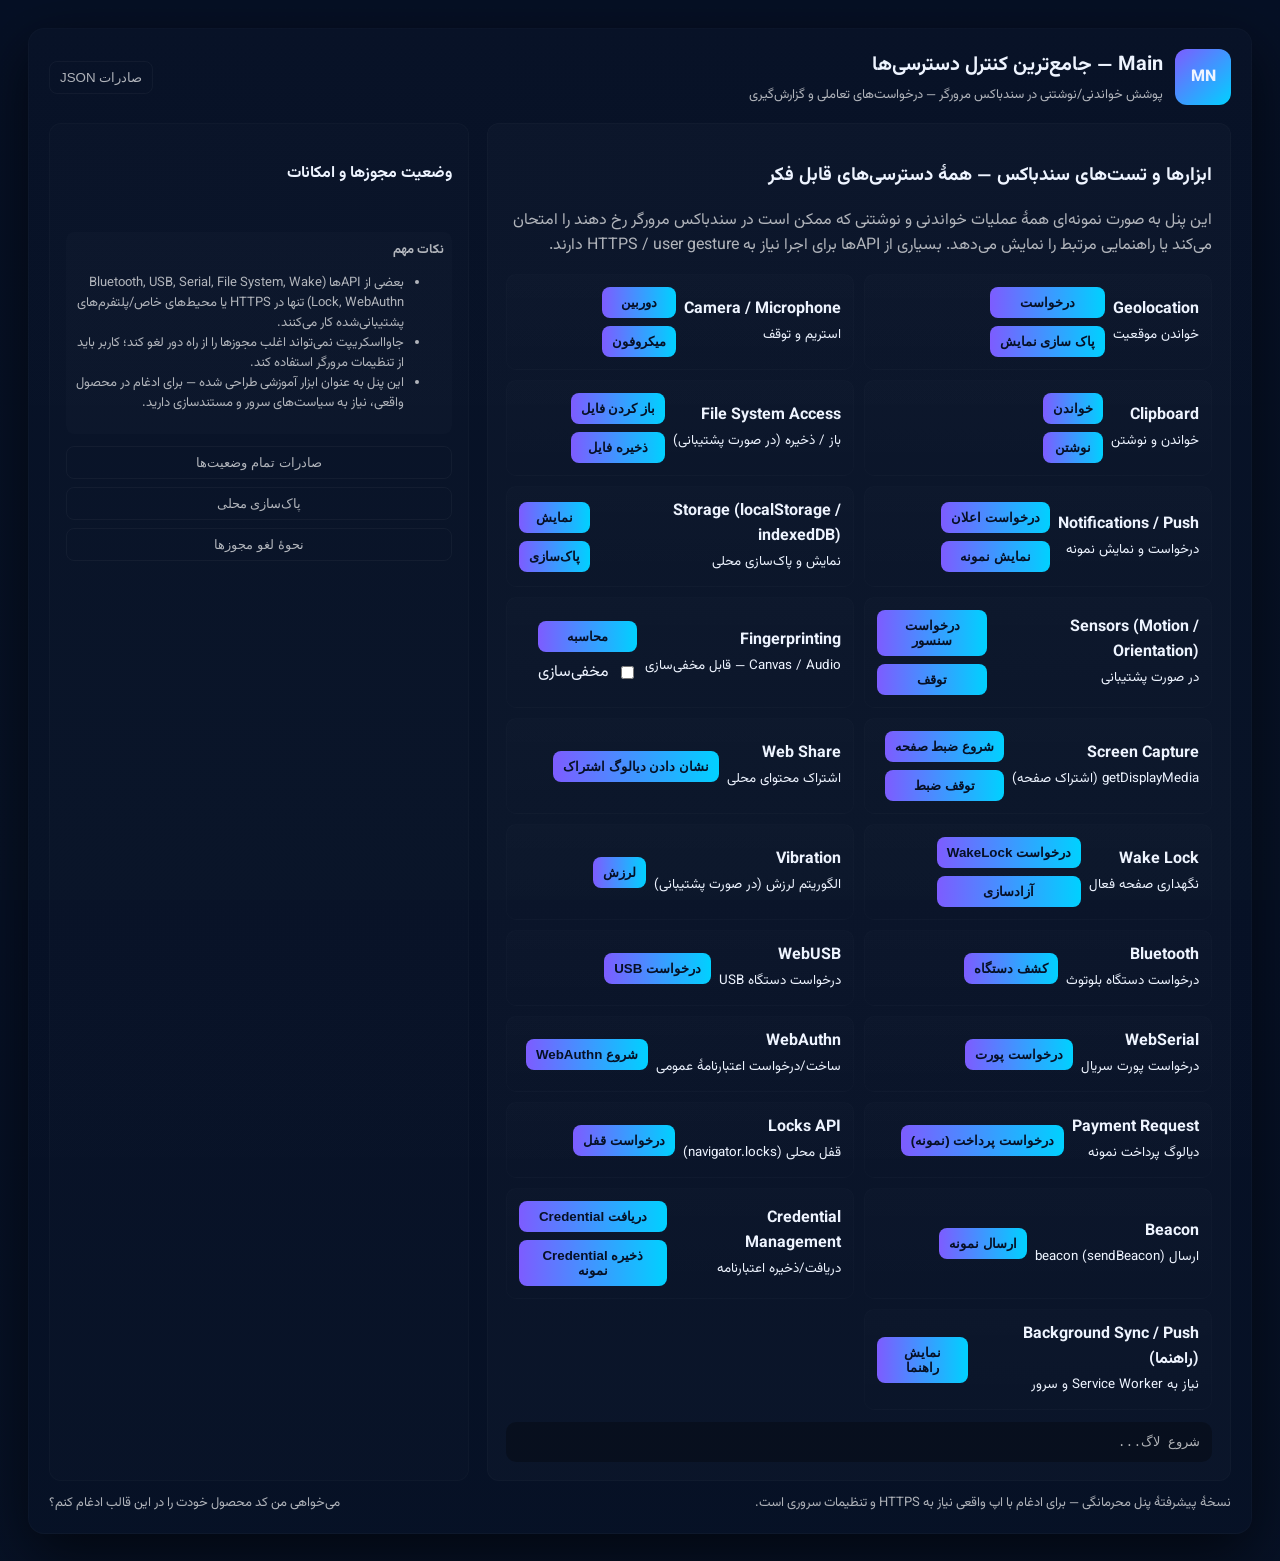
==== Main.html @ b3dbbec3 "Create Main.html" ====
<!doctype html>
<html lang="fa" dir="rtl">
<head>
  <meta charset="utf-8" />
  <meta name="viewport" content="width=device-width,initial-scale=1" />
  <title>Main — حریم خصوصی جامع در سند‌باکس مرورگر (پیشرفته)</title>
  <link rel="preconnect" href="https://fonts.gstatic.com" crossorigin>
  <link href="https://fonts.googleapis.com/css2?family=Vazirmatn:wght@300;400;600;700&display=swap" rel="stylesheet">
  <meta name="color-scheme" content="light dark">
  <style>
    :root{--bg:#071226;--muted:rgba(255,255,255,0.68);--accent1:#7d5cff;--accent2:#00d1ff;--accent3:#00ffa3;--glass:rgba(255,255,255,0.04)}
    *{box-sizing:border-box}
    html,body{height:100%;margin:0;font-family:'Vazirmatn',system-ui,-apple-system,'Segoe UI',Roboto,Arial;direction:rtl;background:linear-gradient(180deg,#061025 0%,#071226 100%);color:#eef4ff}
    .wrap{padding:28px;display:flex;align-items:flex-start;justify-content:center}
    .frame{width:100%;max-width:1280px;border-radius:16px;padding:20px;background:linear-gradient(180deg,rgba(255,255,255,0.01),rgba(255,255,255,0.005));box-shadow:0 20px 60px rgba(0,0,0,0.6);border:1px solid rgba(255,255,255,0.02)}
    header{display:flex;align-items:center;justify-content:space-between;gap:12px}
    .brand{display:flex;gap:12px;align-items:center}
    .logo{width:56px;height:56px;border-radius:12px;display:grid;place-items:center;background:linear-gradient(135deg,var(--accent1),var(--accent2));font-weight:800}
    h1{margin:0;font-size:20px}
    p.lead{margin:4px 0 0 0;color:var(--muted);font-size:13px}
    .layout{display:grid;grid-template-columns:1fr 420px;gap:18px;margin-top:18px}
    .main-panel{padding:18px;border-radius:12px;background:rgba(255,255,255,0.02);border:1px solid rgba(255,255,255,0.02)}
    .controls{display:grid;grid-template-columns:repeat(2,minmax(0,1fr));gap:10px}
    .control{display:flex;gap:8px;align-items:center;padding:12px;border-radius:10px;background:linear-gradient(180deg,rgba(255,255,255,0.01),rgba(255,255,255,0.005));border:1px solid rgba(255,255,255,0.01)}
    .control button{background:linear-gradient(90deg,var(--accent1),var(--accent2));border:none;padding:8px 10px;border-radius:8px;color:#061025;font-weight:700;cursor:pointer}
    .log{margin-top:12px;padding:12px;border-radius:10px;background:rgba(0,0,0,0.28);font-family:monospace;font-size:13px;color:var(--muted);max-height:420px;overflow:auto}
    .side{padding:16px;border-radius:12px;background:rgba(255,255,255,0.01);border:1px solid rgba(255,255,255,0.02);display:flex;flex-direction:column;gap:12px;height:100%}
    .perm-list{display:flex;flex-direction:column;gap:8px}
    .perm{display:flex;align-items:center;justify-content:space-between;padding:10px;border-radius:10px;background:rgba(0,0,0,0.18)}
    .perm .meta{display:flex;gap:10px;align-items:center}
    .chip{padding:6px 10px;border-radius:8px;font-weight:700}
    .chip.granted{background:linear-gradient(90deg,var(--accent3),var(--accent2));color:#06261a}
    .chip.denied{background:rgba(255,255,255,0.03);color:var(--muted)}
    .perm button{background:transparent;border:1px solid rgba(255,255,255,0.05);padding:6px 8px;border-radius:8px;color:var(--muted);cursor:pointer}
    .tips{font-size:13px;color:var(--muted);padding:8px;border-radius:8px;background:rgba(255,255,255,0.01)}
    footer{display:flex;justify-content:space-between;align-items:center;margin-top:12px;color:var(--muted);font-size:13px}
    @media (max-width:980px){.layout{grid-template-columns:1fr}.side{order:2}}
  </style>
</head>
<body>
  <div class="wrap">
    <div class="frame" role="main">
      <header>
        <div class="brand">
          <div class="logo" aria-hidden="true">MN</div>
          <div>
            <h1>Main — جامع‌ترین کنترل دسترسی‌ها</h1>
            <p class="lead">پوشش خواندنی/نوشتنی در سندباکس مرورگر — درخواست‌های تعاملی و گزارش‌گیری</p>
          </div>
        </div>
        <div>
          <button id="exportBtn" style="background:transparent;border:1px solid rgba(255,255,255,0.04);padding:8px 10px;border-radius:8px;color:var(--muted);cursor:pointer">صادرات JSON</button>
        </div>
      </header>

      <div class="layout">
        <section class="main-panel">
          <h3>ابزارها و تست‌های سندباکس — همهٔ دسترسی‌های قابل فکر</h3>
          <p style="color:var(--muted)">این پنل به صورت نمونه‌ای همهٔ عملیات خواندنی و نوشتنی که ممکن است در سندباکس مرورگر رخ دهند را امتحان می‌کند یا راهنمایی مرتبط را نمایش می‌دهد. بسیاری از APIها برای اجرا نیاز به HTTPS / user gesture دارند.</p>

          <div class="controls" aria-hidden="false">

            <!-- previous controls (geo/cam/mic/clipboard/files/notifications/storage/motion/fingerprint) kept -->

            <div class="control">
              <div><div style="font-weight:700">Geolocation</div><small>خواندن موقعیت</small></div>
              <div style="display:flex;flex-direction:column;gap:8px"><button id="reqGeo">درخواست</button><button id="clearGeo">پاک سازی نمایش</button></div>
            </div>

            <div class="control">
              <div><div style="font-weight:700">Camera / Microphone</div><small>استریم و توقف</small></div>
              <div style="display:flex;flex-direction:column;gap:8px"><button id="reqCam">دوربین</button><button id="reqMic">میکروفون</button></div>
            </div>

            <div class="control">
              <div><div style="font-weight:700">Clipboard</div><small>خواندن و نوشتن</small></div>
              <div style="display:flex;flex-direction:column;gap:8px"><button id="readClip">خواندن</button><button id="writeClip">نوشتن</button></div>
            </div>

            <div class="control">
              <div><div style="font-weight:700">File System Access</div><small>باز / ذخیره (در صورت پشتیبانی)</small></div>
              <div style="display:flex;flex-direction:column;gap:8px"><button id="openFile">باز کردن فایل</button><button id="saveFile">ذخیره فایل</button></div>
            </div>

            <div class="control">
              <div><div style="font-weight:700">Notifications / Push</div><small>درخواست و نمایش نمونه</small></div>
              <div style="display:flex;flex-direction:column;gap:8px"><button id="reqNotif">درخواست اعلان</button><button id="showNotif">نمایش نمونه</button></div>
            </div>

            <div class="control">
              <div><div style="font-weight:700">Storage (localStorage / indexedDB)</div><small>نمایش و پاک‌سازی محلی</small></div>
              <div style="display:flex;flex-direction:column;gap:8px"><button id="showStorage">نمایش</button><button id="clearStorage">پاک‌سازی</button></div>
            </div>

            <div class="control">
              <div><div style="font-weight:700">Sensors (Motion / Orientation)</div><small>در صورت پشتیبانی</small></div>
              <div style="display:flex;flex-direction:column;gap:8px"><button id="reqMotion">درخواست سنسور</button><button id="stopMotion">توقف</button></div>
            </div>

            <div class="control">
              <div><div style="font-weight:700">Fingerprinting</div><small>Canvas / Audio — قابل مخفی‌سازی</small></div>
              <div style="display:flex;flex-direction:column;gap:8px"><button id="showFP">محاسبه</button><label style="display:flex;align-items:center;gap:8px"><input type="checkbox" id="maskSensitive"> مخفی‌سازی</label></div>
            </div>

            <!-- new advanced APIs -->
            <div class="control">
              <div><div style="font-weight:700">Screen Capture</div><small>getDisplayMedia (اشتراک صفحه)</small></div>
              <div style="display:flex;flex-direction:column;gap:8px"><button id="captureScreen">شروع ضبط صفحه</button><button id="stopScreen">توقف ضبط</button></div>
            </div>

            <div class="control">
              <div><div style="font-weight:700">Web Share</div><small>اشتراک محتوای محلی</small></div>
              <div style="display:flex;flex-direction:column;gap:8px"><button id="webShare">نشان دادن دیالوگ اشتراک</button></div>
            </div>

            <div class="control">
              <div><div style="font-weight:700">Wake Lock</div><small>نگهداری صفحه فعال</small></div>
              <div style="display:flex;flex-direction:column;gap:8px"><button id="reqWake">درخواست WakeLock</button><button id="releaseWake">آزادسازی</button></div>
            </div>

            <div class="control">
              <div><div style="font-weight:700">Vibration</div><small>الگوریتم لرزش (در صورت پشتیبانی)</small></div>
              <div style="display:flex;flex-direction:column;gap:8px"><button id="vibrate">لرزش</button></div>
            </div>

            <div class="control">
              <div><div style="font-weight:700">Bluetooth</div><small>درخواست دستگاه بلوتوث</small></div>
              <div style="display:flex;flex-direction:column;gap:8px"><button id="reqBluetooth">کشف دستگاه</button></div>
            </div>

            <div class="control">
              <div><div style="font-weight:700">WebUSB</div><small>درخواست دستگاه USB</small></div>
              <div style="display:flex;flex-direction:column;gap:8px"><button id="reqUSB">درخواست USB</button></div>
            </div>

            <div class="control">
              <div><div style="font-weight:700">WebSerial</div><small>درخواست پورت سریال</small></div>
              <div style="display:flex;flex-direction:column;gap:8px"><button id="reqSerial">درخواست پورت</button></div>
            </div>

            <div class="control">
              <div><div style="font-weight:700">WebAuthn</div><small>ساخت/درخواست اعتبارنامهٔ عمومی</small></div>
              <div style="display:flex;flex-direction:column;gap:8px"><button id="reqWebAuthn">شروع WebAuthn</button></div>
            </div>

            <div class="control">
              <div><div style="font-weight:700">Payment Request</div><small>دیالوگ پرداخت نمونه</small></div>
              <div style="display:flex;flex-direction:column;gap:8px"><button id="reqPayment">درخواست پرداخت (نمونه)</button></div>
            </div>

            <div class="control">
              <div><div style="font-weight:700">Locks API</div><small>قفل محلی (navigator.locks)</small></div>
              <div style="display:flex;flex-direction:column;gap:8px"><button id="reqLock">درخواست قفل</button></div>
            </div>

            <div class="control">
              <div><div style="font-weight:700">Beacon</div><small>ارسال beacon (sendBeacon)</small></div>
              <div style="display:flex;flex-direction:column;gap:8px"><button id="sendBeacon">ارسال نمونه</button></div>
            </div>

            <div class="control">
              <div><div style="font-weight:700">Credential Management</div><small>دریافت/ذخیره اعتبارنامه</small></div>
              <div style="display:flex;flex-direction:column;gap:8px"><button id="getCred">دریافت Credential</button><button id="storeCred">ذخیره Credential نمونه</button></div>
            </div>

            <div class="control">
              <div><div style="font-weight:700">Background Sync / Push (راهنما)</div><small>نیاز به Service Worker و سرور</small></div>
              <div style="display:flex;flex-direction:column;gap:8px"><button id="swGuide">نمایش راهنما</button></div>
            </div>

          </div>

          <div class="log" id="log" aria-live="polite">شروع لاگ...
          </div>

        </section>

        <aside class="side">
          <h4>وضعیت مجوزها و امکانات</h4>
          <div class="perm-list" id="permList" aria-live="polite"></div>

          <div class="tips"><strong>نکات مهم</strong><ul>
            <li>بعضی از APIها (Bluetooth, USB, Serial, File System, Wake Lock, WebAuthn) تنها در HTTPS یا محیط‌های خاص/پلتفرم‌های پشتیبانی‌شده کار می‌کنند.</li>
            <li>جاوااسکریپت نمی‌تواند اغلب مجوزها را از راه دور لغو کند؛ کاربر باید از تنظیمات مرورگر استفاده کند.</li>
            <li>این پنل به عنوان ابزار آموزشی طراحی شده — برای ادغام در محصول واقعی، نیاز به سیاست‌های سرور و مستندسازی دارید.</li>
          </ul></div>

          <div style="display:flex;gap:8px;flex-direction:column">
            <button id="exportAll" style="padding:8px;border-radius:8px;border:1px solid rgba(255,255,255,0.04);background:transparent;color:var(--muted);cursor:pointer">صادرات تمام وضعیت‌ها</button>
            <button id="clearAllLocal" style="padding:8px;border-radius:8px;border:1px solid rgba(255,255,255,0.04);background:transparent;color:var(--muted);cursor:pointer">پاک‌سازی محلی</button>
            <button id="revokeInstructions" style="padding:8px;border-radius:8px;border:1px solid rgba(255,255,255,0.04);background:transparent;color:var(--muted);cursor:pointer">نحوهٔ لغو مجوزها</button>
          </div>
        </aside>
      </div>

      <footer>
        <div>نسخهٔ پیشرفتهٔ پنل محرمانگی — برای ادغام با اپ واقعی نیاز به HTTPS و تنظیمات سروری است.</div>
        <div>می‌خواهی من کد محصول خودت را در این قالب ادغام کنم؟</div>
      </footer>
    </div>
  </div>

  <script>
    // جامع‌ترین لیست دسترسی‌ها و عملیات — با پیامدهای واقعی و fallback
    const logEl = document.getElementById('log');
    function log(...args){ const s = args.map(a=> (typeof a==='string'? a : JSON.stringify(a))).join(' '); logEl.textContent = new Date().toLocaleTimeString() + ' — ' + s + '
' + logEl.textContent; }

    const perms = {
      geolocation:'unknown', camera:'unknown', microphone:'unknown', notifications:'unknown', clipboardRead:'unknown', clipboardWrite:'unknown', filesystem:'unknown', motion:'unknown', storagePersistent:'unknown', screenCapture:'unknown', webShare:'unknown', wakeLock:'unknown', vibration:'unknown', bluetooth:'unknown', usb:'unknown', serial:'unknown', webauthn:'unknown', payment:'unknown', locks:'unknown', beacon:'unknown', credentials:'unknown'
    };

    const maskCheckbox = document.getElementById('maskSensitive');
    let maskSensitive = false; if(maskCheckbox) maskCheckbox.addEventListener('change', e=>{ maskSensitive = e.target.checked; renderPerms(); });

    async function safeQuery(name){ try{ if(!navigator.permissions) return 'unsupported'; const s = await navigator.permissions.query({name}); return s.state; }catch(e){ return 'unsupported'; } }

    async function probeAll(){
      // query a set of known permission names where possible
      perms.geolocation = await safeQuery('geolocation');
      perms.camera = await safeQuery('camera');
      perms.microphone = await safeQuery('microphone');
      perms.notifications = await safeQuery('notifications');
      perms.clipboardRead = await safeQuery('clipboard-read');
      perms.clipboardWrite = await safeQuery('clipboard-write');
      // storage
      perms.storagePersistent = (navigator.storage && navigator.storage.persist) ? (await (navigator.storage.persisted ? navigator.storage.persisted() : Promise.resolve(false))) : 'unsupported';
      // other capabilities
      perms.filesystem = (window.showOpenFilePicker || window.showSaveFilePicker) ? 'available' : 'unsupported';
      perms.screenCapture = (navigator.mediaDevices && navigator.mediaDevices.getDisplayMedia) ? 'available' : 'unsupported';
      perms.webShare = (navigator.share) ? 'available' : 'unsupported';
      perms.wakeLock = (navigator.wakeLock) ? 'available' : 'unsupported';
      perms.bluetooth = (navigator.bluetooth) ? 'available' : 'unsupported';
      perms.usb = (navigator.usb) ? 'available' : 'unsupported';
      perms.serial = (navigator.serial) ? 'available' : 'unsupported';
      perms.webauthn = (window.PublicKeyCredential) ? 'available' : 'unsupported';
      perms.payment = (window.PaymentRequest) ? 'available' : 'unsupported';
      perms.locks = (navigator.locks) ? 'available' : 'unsupported';
      perms.beacon = (navigator.sendBeacon) ? 'available' : 'unsupported';
      perms.credentials = (navigator.credentials) ? 'available' : 'unsupported';
      perms.motion = (typeof DeviceMotionEvent !== 'undefined') ? 'available' : 'unsupported';
      renderPerms(); log('probe finished');
    }

    function renderPerms(){
      const permList = document.getElementById('permList'); permList.innerHTML = '';
      for(const [key, state] of Object.entries(perms)){
        const row = document.createElement('div'); row.className = 'perm';
        const left = document.createElement('div'); left.className='meta';
        const chip = document.createElement('div'); chip.className='chip '+(state==='granted'?'granted':'denied'); chip.textContent = key.charAt(0).toUpperCase();
        left.appendChild(chip);
        const txt = document.createElement('div'); txt.innerHTML = `<strong>${key}</strong><div style="font-size:12px;color:${state==='granted'?'#bfe6d8': 'var(--muted)'}">${maskSensitive && (key.includes('clipboard') || key==='filesystem') ? 'مخفی' : state}</div>`;
        left.appendChild(txt);
        const right = document.createElement('div'); const btn = document.createElement('button'); btn.textContent='عملیات'; btn.addEventListener('click', ()=>handlePermAction(key)); right.appendChild(btn);
        row.appendChild(left); row.appendChild(right); permList.appendChild(row);
      }
    }

    // action handlers
    async function handlePermAction(key){
      try{
        if(key==='geolocation'){
          navigator.geolocation.getCurrentPosition(pos=>{ log('Geolocation:', pos.coords.latitude, pos.coords.longitude); perms.geolocation='granted'; renderPerms(); }, err=>{ log('Geolocation denied'); perms.geolocation='denied'; renderPerms(); });
        }
        else if(key==='camera'){
          try{ const s = await navigator.mediaDevices.getUserMedia({video:true}); log('Camera stream started'); s.getTracks().forEach(t=>t.stop()); perms.camera='granted'; renderPerms(); }catch(e){ log('Camera denied'); perms.camera='denied'; renderPerms(); }
        }
        else if(key==='microphone'){
          try{ const s = await navigator.mediaDevices.getUserMedia({audio:true}); log('Microphone started'); s.getTracks().forEach(t=>t.stop()); perms.microphone='granted'; renderPerms(); }catch(e){ log('Microphone denied'); perms.microphone='denied'; renderPerms(); }
        }
        else if(key==='clipboardRead'){
          try{ const t = await navigator.clipboard.readText(); log('Clipboard read:', maskSensitive ? '<<masked>>' : t); perms.clipboardRead='granted'; renderPerms(); }catch(e){ log('Clipboard read failed'); perms.clipboardRead='denied'; renderPerms(); }
        }
        else if(key==='clipboardWrite'){
          try{ await navigator.clipboard.writeText('نمونه از رابط'); log('Clipboard write OK'); perms.clipboardWrite='granted'; renderPerms(); }catch(e){ log('Clipboard write failed'); perms.clipboardWrite='denied'; renderPerms(); }
        }
        else if(key==='filesystem'){
          if(window.showOpenFilePicker){ try{ const [h] = await window.showOpenFilePicker(); const f = await h.getFile(); const txt = await f.text(); log('File opened, length:', txt.length); perms.filesystem='granted'; renderPerms(); }catch(e){ log('File open cancelled or denied'); perms.filesystem='denied'; renderPerms(); } } else { log('File System API unsupported'); }
        }
        else if(key==='notifications'){
          try{ const p = await Notification.requestPermission(); perms.notifications = p; renderPerms(); log('Notifications permission:', p); }catch(e){ log('Notifications request failed'); perms.notifications='denied'; renderPerms(); }
        }
        else if(key==='storagePersistent'){
          if(navigator.storage && navigator.storage.persist){ const ok = await navigator.storage.persist(); perms.storagePersistent = ok ? 'granted' : 'denied'; renderPerms(); log('persistent storage:', ok); } else { log('Persistent Storage unsupported'); }
        }
        else if(key==='screenCapture'){
          try{ const s = await navigator.mediaDevices.getDisplayMedia({video:true}); log('Screen capture started'); s.getTracks().forEach(t=>t.stop()); perms.screenCapture='granted'; renderPerms(); }catch(e){ log('Screen capture failed/denied'); perms.screenCapture='denied'; renderPerms(); }
        }
        else if(key==='webShare'){
          try{ await navigator.share({title:'نمونه',text:'اشتراک از طریق Web Share',url:location.href}); log('Shared via Web Share'); perms.webShare='granted'; renderPerms(); }catch(e){ log('Web Share cancelled/unsupported', e); perms.webShare='denied'; renderPerms(); }
        }
        else if(key==='wakeLock'){
          try{ if(navigator.wakeLock){ window._wakeLock = await navigator.wakeLock.request('screen'); log('WakeLock acquired'); perms.wakeLock='granted'; renderPerms(); window._wakeLock.addEventListener('release', ()=>{ log('WakeLock released'); perms.wakeLock='unknown'; renderPerms(); }); } else { log('WakeLock unsupported'); perms.wakeLock='unsupported'; renderPerms(); } }catch(e){ log('WakeLock error', e); perms.wakeLock='denied'; renderPerms(); }
        }
        else if(key==='vibration'){
          try{ if(navigator.vibrate){ navigator.vibrate([200,100,200]); log('Vibration called'); perms.vibration='granted'; renderPerms(); }else{ log('Vibration unsupported'); perms.vibration='unsupported'; renderPerms(); } }catch(e){ log('Vibration failed', e); perms.vibration='denied'; renderPerms(); }
        }
        else if(key==='bluetooth'){
          try{ const device = await navigator.bluetooth.requestDevice({acceptAllDevices:true}); log('Bluetooth device:', device.name || 'unknown'); perms.bluetooth='granted'; renderPerms(); }catch(e){ log('Bluetooth request cancelled/failed'); perms.bluetooth='denied'; renderPerms(); }
        }
        else if(key==='usb'){
          try{ const dev = await navigator.usb.requestDevice({filters:[]}); log('USB device:', dev.productName || 'unknown'); perms.usb='granted'; renderPerms(); }catch(e){ log('USB request cancelled/failed'); perms.usb='denied'; renderPerms(); }
        }
        else if(key==='serial'){
          try{ const port = await navigator.serial.requestPort(); log('Serial port acquired'); perms.serial='granted'; renderPerms(); }catch(e){ log('Serial request cancelled/failed'); perms.serial='denied'; renderPerms(); }
        }
        else if(key==='webauthn'){
          try{
            if(window.PublicKeyCredential){
              const challenge = Uint8Array.from(window.crypto.getRandomValues(new Uint8Array(32)));
              const publicKey = { challenge, rp:{name:'Example'}, user:{id:Uint8Array.from([1,2,3,4]),name:'user@example.com',displayName:'User'}, pubKeyCredParams:[{type:'public-key',alg:-7}] };
              const cred = await navigator.credentials.create({publicKey});
              log('WebAuthn created:', !!cred);
              perms.webauthn='granted'; renderPerms();
            } else { log('WebAuthn unsupported'); perms.webauthn='unsupported'; renderPerms(); }
          }catch(e){ log('WebAuthn error', e); perms.webauthn='denied'; renderPerms(); }
        }
        else if(key==='payment'){
          try{
            if(window.PaymentRequest){
              const methodData = [{supportedMethods:'basic-card'}];
              const details = {total:{label:'Total',amount:{currency:'USD',value:'0.01'}}};
              const req = new PaymentRequest(methodData, details);
              const resp = await req.show(); await resp.complete('fail'); log('Payment dialog shown'); perms.payment='granted'; renderPerms();
            }else{ log('PaymentRequest unsupported'); perms.payment='unsupported'; renderPerms(); }
          }catch(e){ log('Payment failed/cancelled'); perms.payment='denied'; renderPerms(); }
        }
        else if(key==='locks'){
          try{ if(navigator.locks){ await navigator.locks.request('demo-lock', async ()=>{ log('lock held'); await new Promise(r=>setTimeout(r,500)); }); log('Locks API used'); perms.locks='granted'; renderPerms(); }else{ log('Locks unsupported'); perms.locks='unsupported'; renderPerms(); } }catch(e){ log('Locks error', e); perms.locks='denied'; renderPerms(); }
        }
        else if(key==='beacon'){
          try{ const ok = navigator.sendBeacon && navigator.sendBeacon('/beacon-endpoint', JSON.stringify({t:Date.now()})); log('sendBeacon result:', !!ok); perms.beacon = ok ? 'sent' : 'unsupported'; renderPerms(); }catch(e){ log('Beacon failed', e); perms.beacon='denied'; renderPerms(); }
        }
        else if(key==='credentials'){
          try{ if(navigator.credentials){ const c = await navigator.credentials.get({password:true}); log('Credential fetched:', !!c); perms.credentials='granted'; renderPerms(); } else { log('Credentials unsupported'); perms.credentials='unsupported'; renderPerms(); } }catch(e){ log('Credentials error', e); perms.credentials='denied'; renderPerms(); }
        }
      }catch(e){ log('action exception', e); }
    }

    // wire up specific buttons
    document.getElementById('reqGeo').addEventListener('click', ()=>handlePermAction('geolocation'));
    document.getElementById('reqCam').addEventListener('click', ()=>handlePermAction('camera'));
    document.getElementById('reqMic').addEventListener('click', ()=>handlePermAction('microphone'));
    document.getElementById('readClip').addEventListener('click', ()=>handlePermAction('clipboardRead'));
    document.getElementById('writeClip').addEventListener('click', ()=>handlePermAction('clipboardWrite'));
    document.getElementById('openFile').addEventListener('click', ()=>handlePermAction('filesystem'));
    document.getElementById('saveFile').addEventListener('click', async ()=>{ if(window.showSaveFilePicker){ try{ const handle = await window.showSaveFilePicker({suggestedName:'privacy-report.txt'}); const w = await handle.createWritable(); await w.write('گزارش محرمانگی نمونه'); await w.close(); log('file saved'); }catch(e){ log('file save cancelled/failed'); } }else{ const blob = new Blob(['گزارش نمونه']); const url = URL.createObjectURL(blob); const a = document.createElement('a'); a.href=url; a.download='report.txt'; a.click(); URL.revokeObjectURL(url); log('download fallback'); } });
    document.getElementById('reqNotif').addEventListener('click', ()=>handlePermAction('notifications'));
    document.getElementById('showNotif').addEventListener('click', ()=>{ if(Notification && Notification.permission==='granted'){ new Notification('نمونه اعلان',{body:'این یک اعلان تستی است.'}); }else{ alert('ابتدا مجوز اعلان را بدهید.'); } });
    document.getElementById('showStorage').addEventListener('click', ()=>{ log('localStorage:', Object.fromEntries(Object.entries(localStorage))); try{ const req = indexedDB.open('privacy_demo',1); req.onsuccess = e=>{ const db = e.target.result; const tx = db.transaction('items','readonly'); const store = tx.objectStore('items'); const r = store.getAll(); r.onsuccess = ()=> log('indexedDB items:', r.result); }; req.onerror = ()=> log('indexedDB open failed'); }catch(e){ log('indexedDB error', e);} );
    document.getElementById('clearStorage').addEventListener('click', ()=>{ localStorage.clear(); const d = indexedDB.deleteDatabase('privacy_demo'); d.onsuccess = ()=> log('localStorage and indexedDB cleared'); d.onerror = ()=> log('failed to delete indexedDB'); });
    document.getElementById('reqMotion').addEventListener('click', ()=>handlePermAction('motion'));
    document.getElementById('stopMotion').addEventListener('click', ()=>{ window.removeEventListener('deviceorientation', motionHandler); log('motion stopped'); });
    document.getElementById('showFP').addEventListener('click', async ()=>{ const c = getCanvasFingerprint(); const a = await getAudioFingerprint(); log('CanvasFP:', maskSensitive ? '<<masked>>' : c); log('AudioFP:', maskSensitive ? '<<masked>>' : a); });

    // advanced
    document.getElementById('captureScreen').addEventListener('click', ()=>handlePermAction('screenCapture'));
    document.getElementById('stopScreen').addEventListener('click', ()=>{ /* getDisplayMedia tracks are stopped in handler above */ log('Stop screen capture: stop tracks where active'); });
    document.getElementById('webShare').addEventListener('click', ()=>handlePermAction('webShare'));
    document.getElementById('reqWake').addEventListener('click', ()=>handlePermAction('wakeLock'));
    document.getElementById('releaseWake').addEventListener('click', ()=>{ if(window._wakeLock){ window._wakeLock.release(); window._wakeLock = null; log('WakeLock released (manual)'); perms.wakeLock='unknown'; renderPerms(); } });
    document.getElementById('vibrate').addEventListener('click', ()=>handlePermAction('vibration'));
    document.getElementById('reqBluetooth').addEventListener('click', ()=>handlePermAction('bluetooth'));
    document.getElementById('reqUSB').addEventListener('click', ()=>handlePermAction('usb'));
    document.getElementById('reqSerial').addEventListener('click', ()=>handlePermAction('serial'));
    document.getElementById('reqWebAuthn').addEventListener('click', ()=>handlePermAction('webauthn'));
    document.getElementById('reqPayment').addEventListener('click', ()=>handlePermAction('payment'));
    document.getElementById('reqLock').addEventListener('click', ()=>handlePermAction('locks'));
    document.getElementById('sendBeacon').addEventListener('click', ()=>handlePermAction('beacon'));
    document.getElementById('getCred').addEventListener('click', ()=>handlePermAction('credentials'));
    document.getElementById('storeCred').addEventListener('click', async ()=>{ try{ if(navigator.credentials && navigator.credentials.store){ const cred = new PasswordCredential({id:'user@example.com',password:'sample'}); await navigator.credentials.store(cred); log('Credential stored (sample)'); }else{ log('Credential API unsupported'); } }catch(e){ log('storeCred failed', e); } });

    document.getElementById('reqBluetooth').addEventListener('click', ()=>handlePermAction('bluetooth'));
    document.getElementById('reqUSB').addEventListener('click', ()=>handlePermAction('usb'));
    document.getElementById('reqSerial').addEventListener('click', ()=>handlePermAction('serial'));

    document.getElementById('reqLock').addEventListener('click', ()=>handlePermAction('locks'));

    document.getElementById('sendBeacon').addEventListener('click', ()=>handlePermAction('beacon'));

    document.getElementById('swGuide').addEventListener('click', ()=>{ alert('برای Background Sync و Push نیاز به Service Worker و endpoint سرور دارید. معمولاً باید فایل sw.js را در ریشهٔ سایت تعریف کنید و از PushManager.subscribe در Service Worker استفاده کنید. این پنل فقط راهنما نمایش می‌دهد.'); });

    document.getElementById('exportBtn').addEventListener('click', ()=>{
      const data = {meta:{ua:navigator.userAgent,lang:navigator.language,ts:new Date().toISOString()},perms,localStorage:Object.fromEntries(Object.entries(localStorage))}; const blob = new Blob([JSON.stringify(data,null,2)],{type:'application/json'}); const url = URL.createObjectURL(blob); const a = document.createElement('a'); a.href=url; a.download='privacy-status-advanced.json'; document.body.appendChild(a); a.click(); a.remove(); URL.revokeObjectURL(url); log('Exported JSON');
    });
    document.getElementById('exportAll').addEventListener('click', ()=>document.getElementById('exportBtn').click());
    document.getElementById('clearAllLocal').addEventListener('click', ()=>{ localStorage.clear(); indexedDB.deleteDatabase('privacy_demo'); log('Cleared local storage and tried to delete indexedDB'); });
    document.getElementById('revokeInstructions').addEventListener('click', ()=>{ alert('برای لغو مجوزها: روی قفل کنار آدرس سایت در مرورگر کلیک کنید، یا به settings > site permissions بروید. جاوااسکریپت معمولاً مجوزها را مستقیماً revoke نمی‌کند.'); });

    // helper: fingerprints
    function getCanvasFingerprint(){ try{ const canvas = document.createElement('canvas'); const ctx = canvas.getContext('2d'); ctx.textBaseline='top'; ctx.font='16px sans-serif'; ctx.fillStyle='#f60'; ctx.fillRect(125,1,62,20); ctx.fillStyle='#069'; ctx.fillText('FingerprintTest',2,15); ctx.fillStyle='rgba(102,204,0,0.7)'; ctx.fillText('FingerprintTest',4,17); const fp = canvas.toDataURL(); return fp.substring(0,80); }catch(e){ return 'unknown'; } }
    async function getAudioFingerprint(){ try{ const audioCtx = new (window.OfflineAudioContext||window.webkitOfflineAudioContext)(1,44100,44100); const osc = audioCtx.createOscillator(); osc.type='triangle'; osc.frequency.setValueAtTime(10000,audioCtx.currentTime); const comp = audioCtx.createDynamicsCompressor(); osc.connect(comp); comp.connect(audioCtx.destination); osc.start(0); const buf = await audioCtx.startRendering(); return buf.getChannelData(0).slice(0,10).join(','); }catch(e){ return 'unknown'; } }

    // motion handler
    function motionHandler(e){ log('deviceorientation alpha/beta/gamma:', e.alpha, e.beta, e.gamma); }
    window.addEventListener('deviceorientation', motionHandler);

    // initial probe
    (async ()=>{ await probeAll(); renderPerms(); log('initial probe completed'); })();
  </script>
</body>
</html>
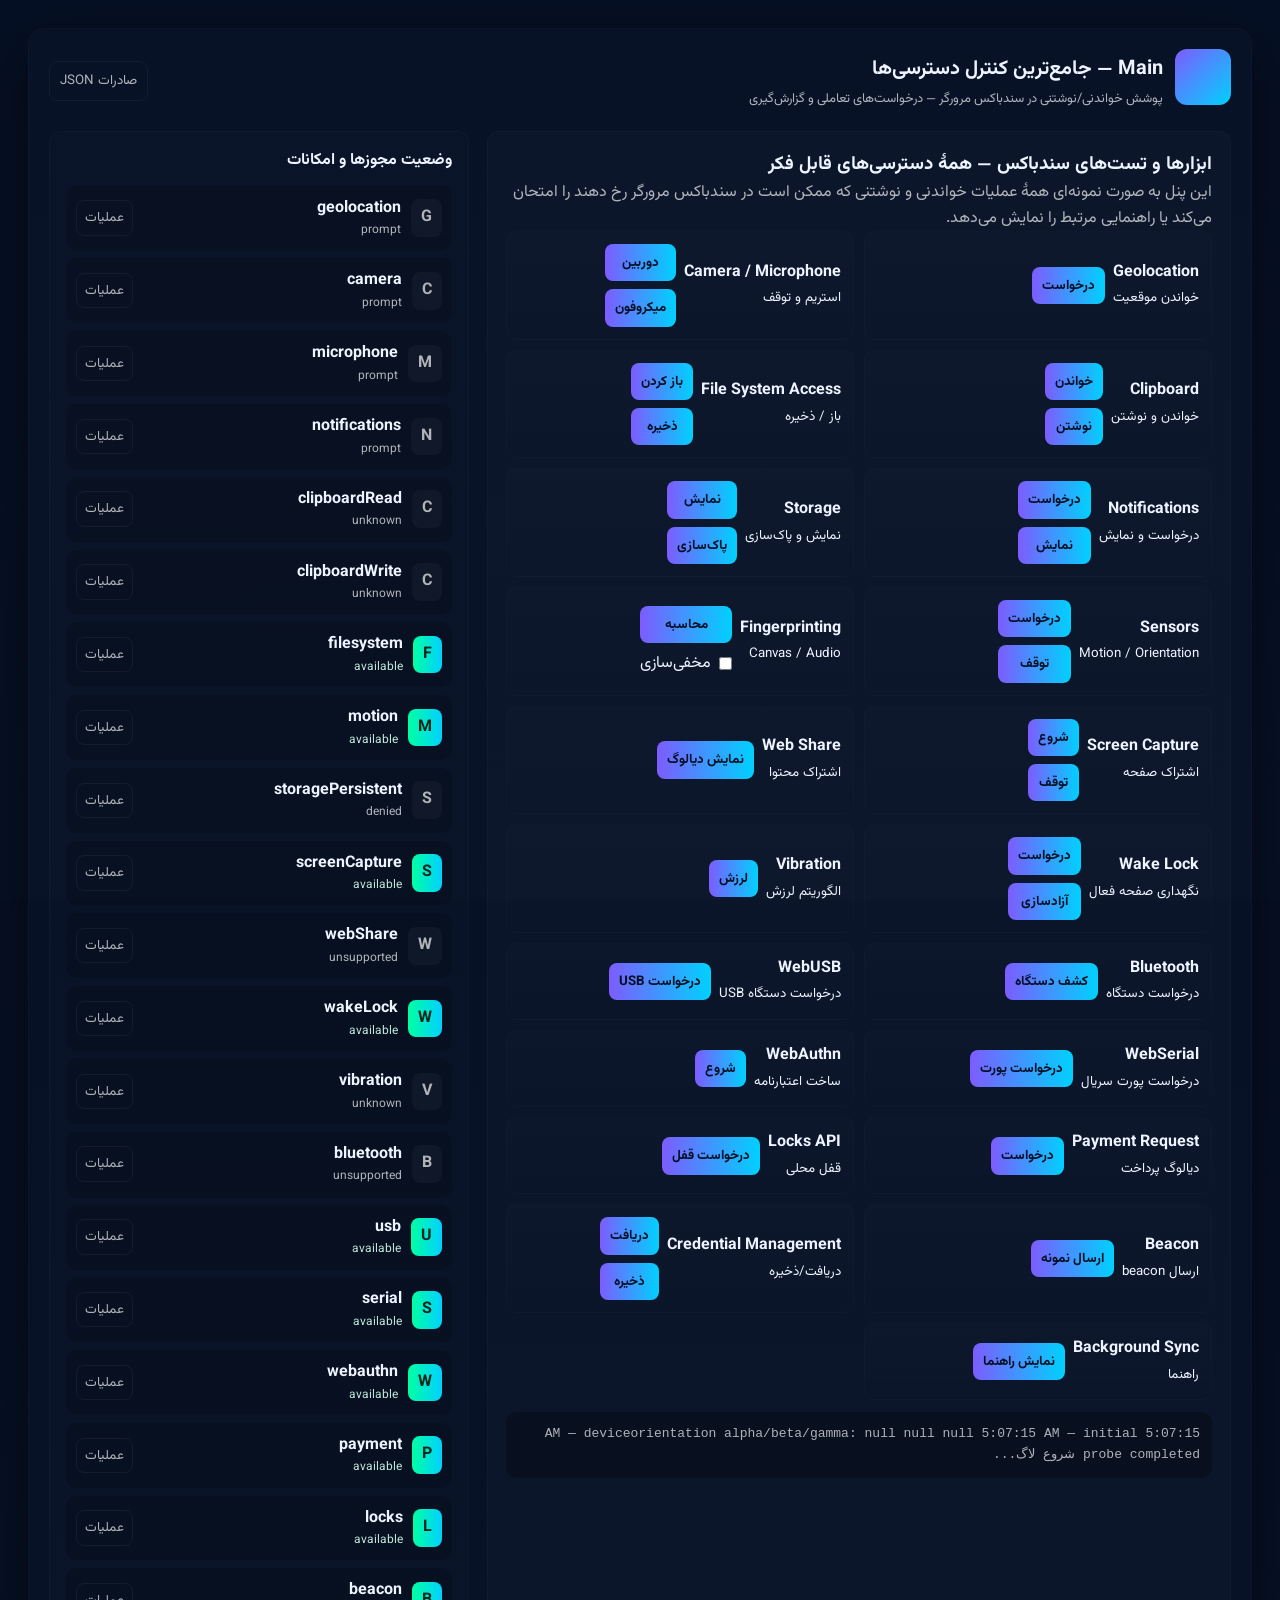
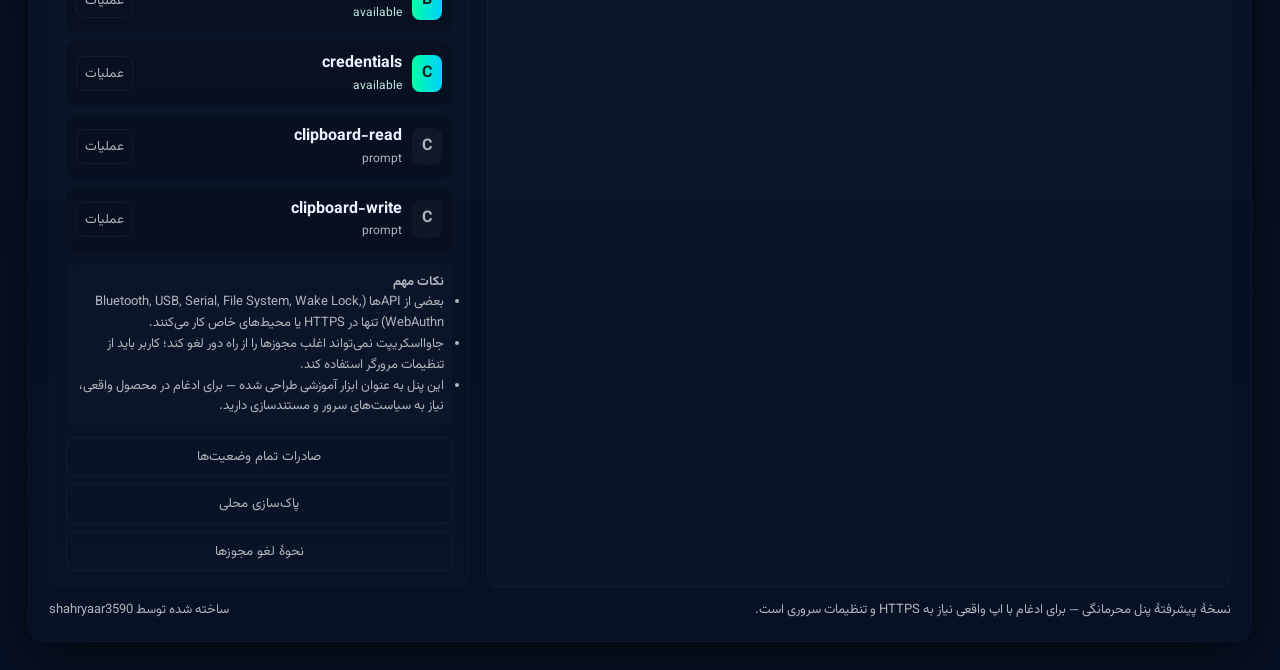
==== commit cf02de3f: "refactor: تفکیک کامل کد و بهبود ساختار پروژه - تفکیک کد Main.html به ماژول‌های جداگانه:   - js/permi" ====
--- a/Main.html
+++ b/Main.html
@@ -1,402 +1,349 @@
 <!doctype html>
 <html lang="fa" dir="rtl">
 <head>
-  <meta charset="utf-8" />
-  <meta name="viewport" content="width=device-width,initial-scale=1" />
-  <title>Main — حریم خصوصی جامع در سند‌باکس مرورگر (پیشرفته)</title>
-  <link rel="preconnect" href="https://fonts.gstatic.com" crossorigin>
-  <link href="https://fonts.googleapis.com/css2?family=Vazirmatn:wght@300;400;600;700&display=swap" rel="stylesheet">
-  <meta name="color-scheme" content="light dark">
-  <style>
-    :root{--bg:#071226;--muted:rgba(255,255,255,0.68);--accent1:#7d5cff;--accent2:#00d1ff;--accent3:#00ffa3;--glass:rgba(255,255,255,0.04)}
-    *{box-sizing:border-box}
-    html,body{height:100%;margin:0;font-family:'Vazirmatn',system-ui,-apple-system,'Segoe UI',Roboto,Arial;direction:rtl;background:linear-gradient(180deg,#061025 0%,#071226 100%);color:#eef4ff}
-    .wrap{padding:28px;display:flex;align-items:flex-start;justify-content:center}
-    .frame{width:100%;max-width:1280px;border-radius:16px;padding:20px;background:linear-gradient(180deg,rgba(255,255,255,0.01),rgba(255,255,255,0.005));box-shadow:0 20px 60px rgba(0,0,0,0.6);border:1px solid rgba(255,255,255,0.02)}
-    header{display:flex;align-items:center;justify-content:space-between;gap:12px}
-    .brand{display:flex;gap:12px;align-items:center}
-    .logo{width:56px;height:56px;border-radius:12px;display:grid;place-items:center;background:linear-gradient(135deg,var(--accent1),var(--accent2));font-weight:800}
-    h1{margin:0;font-size:20px}
-    p.lead{margin:4px 0 0 0;color:var(--muted);font-size:13px}
-    .layout{display:grid;grid-template-columns:1fr 420px;gap:18px;margin-top:18px}
-    .main-panel{padding:18px;border-radius:12px;background:rgba(255,255,255,0.02);border:1px solid rgba(255,255,255,0.02)}
-    .controls{display:grid;grid-template-columns:repeat(2,minmax(0,1fr));gap:10px}
-    .control{display:flex;gap:8px;align-items:center;padding:12px;border-radius:10px;background:linear-gradient(180deg,rgba(255,255,255,0.01),rgba(255,255,255,0.005));border:1px solid rgba(255,255,255,0.01)}
-    .control button{background:linear-gradient(90deg,var(--accent1),var(--accent2));border:none;padding:8px 10px;border-radius:8px;color:#061025;font-weight:700;cursor:pointer}
-    .log{margin-top:12px;padding:12px;border-radius:10px;background:rgba(0,0,0,0.28);font-family:monospace;font-size:13px;color:var(--muted);max-height:420px;overflow:auto}
-    .side{padding:16px;border-radius:12px;background:rgba(255,255,255,0.01);border:1px solid rgba(255,255,255,0.02);display:flex;flex-direction:column;gap:12px;height:100%}
-    .perm-list{display:flex;flex-direction:column;gap:8px}
-    .perm{display:flex;align-items:center;justify-content:space-between;padding:10px;border-radius:10px;background:rgba(0,0,0,0.18)}
-    .perm .meta{display:flex;gap:10px;align-items:center}
-    .chip{padding:6px 10px;border-radius:8px;font-weight:700}
-    .chip.granted{background:linear-gradient(90deg,var(--accent3),var(--accent2));color:#06261a}
-    .chip.denied{background:rgba(255,255,255,0.03);color:var(--muted)}
-    .perm button{background:transparent;border:1px solid rgba(255,255,255,0.05);padding:6px 8px;border-radius:8px;color:var(--muted);cursor:pointer}
-    .tips{font-size:13px;color:var(--muted);padding:8px;border-radius:8px;background:rgba(255,255,255,0.01)}
-    footer{display:flex;justify-content:space-between;align-items:center;margin-top:12px;color:var(--muted);font-size:13px}
-    @media (max-width:980px){.layout{grid-template-columns:1fr}.side{order:2}}
-  </style>
+    <meta charset="utf-8" />
+    <meta name="viewport" content="width=device-width,initial-scale=1" />
+    <title>Main — حریم خصوصی جامع در سند‌باکس مرورگر (پیشرفته)</title>
+    <link rel="preconnect" href="https://fonts.gstatic.com" crossorigin>
+    <link href="https://fonts.googleapis.com/css2?family=Vazirmatn:wght@300;400;600;700&display=swap" rel="stylesheet">
+    <meta name="color-scheme" content="light dark">
+    <link rel="stylesheet" href="style-v2.css">
+    <style>
+        :root {
+            --bg: #071226;
+            --muted: rgba(255,255,255,0.68);
+            --accent1: #7d5cff;
+            --accent2: #00d1ff;
+            --accent3: #00ffa3;
+            --glass: rgba(255,255,255,0.04);
+        }
+        * { box-sizing: border-box; }
+        html, body {
+            height: 100%;
+            margin: 0;
+            font-family: 'Vazirmatn', system-ui, -apple-system, 'Segoe UI', Roboto, Arial;
+            direction: rtl;
+            background: linear-gradient(180deg, #061025 0%, #071226 100%);
+            color: #eef4ff;
+        }
+        .wrap { padding: 28px; display: flex; align-items: flex-start; justify-content: center; }
+        .frame {
+            width: 100%;
+            max-width: 1280px;
+            border-radius: 16px;
+            padding: 20px;
+            background: linear-gradient(180deg, rgba(255,255,255,0.01), rgba(255,255,255,0.005));
+            box-shadow: 0 20px 60px rgba(0,0,0,0.6);
+            border: 1px solid rgba(255,255,255,0.02);
+        }
+        header { display: flex; align-items: center; justify-content: space-between; gap: 12px; }
+        .brand { display: flex; gap: 12px; align-items: center; }
+        .logo {
+            width: 56px;
+            height: 56px;
+            border-radius: 12px;
+            display: grid;
+            place-items: center;
+            background: linear-gradient(135deg, var(--accent1), var(--accent2));
+            font-weight: 800;
+        }
+        h1 { margin: 0; font-size: 20px; }
+        p.lead { margin: 4px 0 0 0; color: var(--muted); font-size: 13px; }
+        .layout { display: grid; grid-template-columns: 1fr 420px; gap: 18px; margin-top: 18px; }
+        .main-panel {
+            padding: 18px;
+            border-radius: 12px;
+            background: rgba(255,255,255,0.02);
+            border: 1px solid rgba(255,255,255,0.02);
+        }
+        .controls {
+            display: grid;
+            grid-template-columns: repeat(2, minmax(0, 1fr));
+            gap: 10px;
+        }
+        .control {
+            display: flex;
+            gap: 8px;
+            align-items: center;
+            padding: 12px;
+            border-radius: 10px;
+            background: linear-gradient(180deg, rgba(255,255,255,0.01), rgba(255,255,255,0.005));
+            border: 1px solid rgba(255,255,255,0.01);
+        }
+        .control button {
+            background: linear-gradient(90deg, var(--accent1), var(--accent2));
+            border: none;
+            padding: 8px 10px;
+            border-radius: 8px;
+            color: #061025;
+            font-weight: 700;
+            cursor: pointer;
+        }
+        .log {
+            margin-top: 12px;
+            padding: 12px;
+            border-radius: 10px;
+            background: rgba(0,0,0,0.28);
+            font-family: monospace;
+            font-size: 13px;
+            color: var(--muted);
+            max-height: 420px;
+            overflow: auto;
+        }
+        .side {
+            padding: 16px;
+            border-radius: 12px;
+            background: rgba(255,255,255,0.01);
+            border: 1px solid rgba(255,255,255,0.02);
+            display: flex;
+            flex-direction: column;
+            gap: 12px;
+            height: 100%;
+        }
+        .perm-list { display: flex; flex-direction: column; gap: 8px; }
+        .perm {
+            display: flex;
+            align-items: center;
+            justify-content: space-between;
+            padding: 10px;
+            border-radius: 10px;
+            background: rgba(0,0,0,0.18);
+        }
+        .perm .meta { display: flex; gap: 10px; align-items: center; }
+        .chip {
+            padding: 6px 10px;
+            border-radius: 8px;
+            font-weight: 700;
+        }
+        .chip.granted {
+            background: linear-gradient(90deg, var(--accent3), var(--accent2));
+            color: #06261a;
+        }
+        .chip.denied {
+            background: rgba(255,255,255,0.03);
+            color: var(--muted);
+        }
+        .perm button {
+            background: transparent;
+            border: 1px solid rgba(255,255,255,0.05);
+            padding: 6px 8px;
+            border-radius: 8px;
+            color: var(--muted);
+            cursor: pointer;
+        }
+        .tips {
+            font-size: 13px;
+            color: var(--muted);
+            padding: 8px;
+            border-radius: 8px;
+            background: rgba(255,255,255,0.01);
+        }
+        footer {
+            display: flex;
+            justify-content: space-between;
+            align-items: center;
+            margin-top: 12px;
+            color: var(--muted);
+            font-size: 13px;
+        }
+        @media (max-width: 980px) {
+            .layout { grid-template-columns: 1fr; }
+            .side { order: 2; }
+        }
+    </style>
 </head>
 <body>
-  <div class="wrap">
-    <div class="frame" role="main">
-      <header>
-        <div class="brand">
-          <div class="logo" aria-hidden="true">MN</div>
-          <div>
-            <h1>Main — جامع‌ترین کنترل دسترسی‌ها</h1>
-            <p class="lead">پوشش خواندنی/نوشتنی در سندباکس مرورگر — درخواست‌های تعاملی و گزارش‌گیری</p>
-          </div>
+    <div class="wrap">
+        <div class="frame" role="main">
+            <header>
+                <div class="brand">
+                    <div class="logo" aria-hidden="true">MN</div>
+                    <div>
+                        <h1>Main — جامع‌ترین کنترل دسترسی‌ها</h1>
+                        <p class="lead">پوشش خواندنی/نوشتنی در سندباکس مرورگر — درخواست‌های تعاملی و گزارش‌گیری</p>
+                    </div>
+                </div>
+                <div>
+                    <button id="exportBtn" style="background:transparent;border:1px solid rgba(255,255,255,0.04);padding:8px 10px;border-radius:8px;color:var(--muted);cursor:pointer">صادرات JSON</button>
+                </div>
+            </header>
+
+            <div class="layout">
+                <section class="main-panel">
+                    <h3>ابزارها و تست‌های سندباکس — همهٔ دسترسی‌های قابل فکر</h3>
+                    <p style="color:var(--muted)">این پنل به صورت نمونه‌ای همهٔ عملیات خواندنی و نوشتنی که ممکن است در سندباکس مرورگر رخ دهند را امتحان می‌کند یا راهنمایی مرتبط را نمایش می‌دهد.</p>
+
+                    <div class="controls">
+                        <!-- Geolocation -->
+                        <div class="control">
+                            <div><div style="font-weight:700">Geolocation</div><small>خواندن موقعیت</small></div>
+                            <div style="display:flex;flex-direction:column;gap:8px"><button id="reqGeo">درخواست</button></div>
+                        </div>
+                        <!-- Camera / Microphone -->
+                        <div class="control">
+                            <div><div style="font-weight:700">Camera / Microphone</div><small>استریم و توقف</small></div>
+                            <div style="display:flex;flex-direction:column;gap:8px"><button id="reqCam">دوربین</button><button id="reqMic">میکروفون</button></div>
+                        </div>
+                        <!-- Clipboard -->
+                        <div class="control">
+                            <div><div style="font-weight:700">Clipboard</div><small>خواندن و نوشتن</small></div>
+                            <div style="display:flex;flex-direction:column;gap:8px"><button id="readClip">خواندن</button><button id="writeClip">نوشتن</button></div>
+                        </div>
+                        <!-- File System -->
+                        <div class="control">
+                            <div><div style="font-weight:700">File System Access</div><small>باز / ذخیره</small></div>
+                            <div style="display:flex;flex-direction:column;gap:8px"><button id="openFile">باز کردن</button><button id="saveFile">ذخیره</button></div>
+                        </div>
+                        <!-- Notifications -->
+                        <div class="control">
+                            <div><div style="font-weight:700">Notifications</div><small>درخواست و نمایش</small></div>
+                            <div style="display:flex;flex-direction:column;gap:8px"><button id="reqNotif">درخواست</button><button id="showNotif">نمایش</button></div>
+                        </div>
+                        <!-- Storage -->
+                        <div class="control">
+                            <div><div style="font-weight:700">Storage</div><small>نمایش و پاک‌سازی</small></div>
+                            <div style="display:flex;flex-direction:column;gap:8px"><button id="showStorage">نمایش</button><button id="clearStorage">پاک‌سازی</button></div>
+                        </div>
+                        <!-- Sensors -->
+                        <div class="control">
+                            <div><div style="font-weight:700">Sensors</div><small>Motion / Orientation</small></div>
+                            <div style="display:flex;flex-direction:column;gap:8px"><button id="reqMotion">درخواست</button><button id="stopMotion">توقف</button></div>
+                        </div>
+                        <!-- Fingerprinting -->
+                        <div class="control">
+                            <div><div style="font-weight:700">Fingerprinting</div><small>Canvas / Audio</small></div>
+                            <div style="display:flex;flex-direction:column;gap:8px"><button id="showFP">محاسبه</button><label style="display:flex;align-items:center;gap:8px"><input type="checkbox" id="maskSensitive"> مخفی‌سازی</label></div>
+                        </div>
+                        <!-- Screen Capture -->
+                        <div class="control">
+                            <div><div style="font-weight:700">Screen Capture</div><small>اشتراک صفحه</small></div>
+                            <div style="display:flex;flex-direction:column;gap:8px"><button id="captureScreen">شروع</button><button id="stopScreen">توقف</button></div>
+                        </div>
+                        <!-- Web Share -->
+                        <div class="control">
+                            <div><div style="font-weight:700">Web Share</div><small>اشتراک محتوا</small></div>
+                            <div style="display:flex;flex-direction:column;gap:8px"><button id="webShare">نمایش دیالوگ</button></div>
+                        </div>
+                        <!-- Wake Lock -->
+                        <div class="control">
+                            <div><div style="font-weight:700">Wake Lock</div><small>نگهداری صفحه فعال</small></div>
+                            <div style="display:flex;flex-direction:column;gap:8px"><button id="reqWake">درخواست</button><button id="releaseWake">آزادسازی</button></div>
+                        </div>
+                        <!-- Vibration -->
+                        <div class="control">
+                            <div><div style="font-weight:700">Vibration</div><small>الگوریتم لرزش</small></div>
+                            <div style="display:flex;flex-direction:column;gap:8px"><button id="vibrate">لرزش</button></div>
+                        </div>
+                        <!-- Bluetooth -->
+                        <div class="control">
+                            <div><div style="font-weight:700">Bluetooth</div><small>درخواست دستگاه</small></div>
+                            <div style="display:flex;flex-direction:column;gap:8px"><button id="reqBluetooth">کشف دستگاه</button></div>
+                        </div>
+                        <!-- WebUSB -->
+                        <div class="control">
+                            <div><div style="font-weight:700">WebUSB</div><small>درخواست دستگاه USB</small></div>
+                            <div style="display:flex;flex-direction:column;gap:8px"><button id="reqUSB">درخواست USB</button></div>
+                        </div>
+                        <!-- WebSerial -->
+                        <div class="control">
+                            <div><div style="font-weight:700">WebSerial</div><small>درخواست پورت سریال</small></div>
+                            <div style="display:flex;flex-direction:column;gap:8px"><button id="reqSerial">درخواست پورت</button></div>
+                        </div>
+                        <!-- WebAuthn -->
+                        <div class="control">
+                            <div><div style="font-weight:700">WebAuthn</div><small>ساخت اعتبارنامه</small></div>
+                            <div style="display:flex;flex-direction:column;gap:8px"><button id="reqWebAuthn">شروع</button></div>
+                        </div>
+                        <!-- Payment -->
+                        <div class="control">
+                            <div><div style="font-weight:700">Payment Request</div><small>دیالوگ پرداخت</small></div>
+                            <div style="display:flex;flex-direction:column;gap:8px"><button id="reqPayment">درخواست</button></div>
+                        </div>
+                        <!-- Locks API -->
+                        <div class="control">
+                            <div><div style="font-weight:700">Locks API</div><small>قفل محلی</small></div>
+                            <div style="display:flex;flex-direction:column;gap:8px"><button id="reqLock">درخواست قفل</button></div>
+                        </div>
+                        <!-- Beacon -->
+                        <div class="control">
+                            <div><div style="font-weight:700">Beacon</div><small>ارسال beacon</small></div>
+                            <div style="display:flex;flex-direction:column;gap:8px"><button id="sendBeacon">ارسال نمونه</button></div>
+                        </div>
+                        <!-- Credential Management -->
+                        <div class="control">
+                            <div><div style="font-weight:700">Credential Management</div><small>دریافت/ذخیره</small></div>
+                            <div style="display:flex;flex-direction:column;gap:8px"><button id="getCred">دریافت</button><button id="storeCred">ذخیره</button></div>
+                        </div>
+                        <!-- Service Worker Guide -->
+                        <div class="control">
+                            <div><div style="font-weight:700">Background Sync</div><small>راهنما</small></div>
+                            <div style="display:flex;flex-direction:column;gap:8px"><button id="swGuide">نمایش راهنما</button></div>
+                        </div>
+                    </div>
+
+                    <div class="log" id="log" aria-live="polite">شروع لاگ...</div>
+                </section>
+
+                <aside class="side">
+                    <h4>وضعیت مجوزها و امکانات</h4>
+                    <div class="perm-list" id="permList" aria-live="polite"></div>
+
+                    <div class="tips">
+                        <strong>نکات مهم</strong>
+                        <ul>
+                            <li>بعضی از APIها (Bluetooth, USB, Serial, File System, Wake Lock, WebAuthn) تنها در HTTPS یا محیط‌های خاص کار می‌کنند.</li>
+                            <li>جاوااسکریپت نمی‌تواند اغلب مجوزها را از راه دور لغو کند؛ کاربر باید از تنظیمات مرورگر استفاده کند.</li>
+                            <li>این پنل به عنوان ابزار آموزشی طراحی شده — برای ادغام در محصول واقعی، نیاز به سیاست‌های سرور و مستندسازی دارید.</li>
+                        </ul>
+                    </div>
+
+                    <div style="display:flex;gap:8px;flex-direction:column">
+                        <button id="exportAll" style="padding:8px;border-radius:8px;border:1px solid rgba(255,255,255,0.04);background:transparent;color:var(--muted);cursor:pointer">صادرات تمام وضعیت‌ها</button>
+                        <button id="clearAllLocal" style="padding:8px;border-radius:8px;border:1px solid rgba(255,255,255,0.04);background:transparent;color:var(--muted);cursor:pointer">پاک‌سازی محلی</button>
+                        <button id="revokeInstructions" style="padding:8px;border-radius:8px;border:1px solid rgba(255,255,255,0.04);background:transparent;color:var(--muted);cursor:pointer">نحوهٔ لغو مجوزها</button>
+                    </div>
+                </aside>
+            </div>
+
+            <footer>
+                <div>نسخهٔ پیشرفتهٔ پنل محرمانگی — برای ادغام با اپ واقعی نیاز به HTTPS و تنظیمات سروری است.</div>
+                <div>ساخته شده توسط shahryaar3590</div>
+            </footer>
         </div>
-        <div>
-          <button id="exportBtn" style="background:transparent;border:1px solid rgba(255,255,255,0.04);padding:8px 10px;border-radius:8px;color:var(--muted);cursor:pointer">صادرات JSON</button>
-        </div>
-      </header>
-
-      <div class="layout">
-        <section class="main-panel">
-          <h3>ابزارها و تست‌های سندباکس — همهٔ دسترسی‌های قابل فکر</h3>
-          <p style="color:var(--muted)">این پنل به صورت نمونه‌ای همهٔ عملیات خواندنی و نوشتنی که ممکن است در سندباکس مرورگر رخ دهند را امتحان می‌کند یا راهنمایی مرتبط را نمایش می‌دهد. بسیاری از APIها برای اجرا نیاز به HTTPS / user gesture دارند.</p>
-
-          <div class="controls" aria-hidden="false">
-
-            <!-- previous controls (geo/cam/mic/clipboard/files/notifications/storage/motion/fingerprint) kept -->
-
-            <div class="control">
-              <div><div style="font-weight:700">Geolocation</div><small>خواندن موقعیت</small></div>
-              <div style="display:flex;flex-direction:column;gap:8px"><button id="reqGeo">درخواست</button><button id="clearGeo">پاک سازی نمایش</button></div>
-            </div>
-
-            <div class="control">
-              <div><div style="font-weight:700">Camera / Microphone</div><small>استریم و توقف</small></div>
-              <div style="display:flex;flex-direction:column;gap:8px"><button id="reqCam">دوربین</button><button id="reqMic">میکروفون</button></div>
-            </div>
-
-            <div class="control">
-              <div><div style="font-weight:700">Clipboard</div><small>خواندن و نوشتن</small></div>
-              <div style="display:flex;flex-direction:column;gap:8px"><button id="readClip">خواندن</button><button id="writeClip">نوشتن</button></div>
-            </div>
-
-            <div class="control">
-              <div><div style="font-weight:700">File System Access</div><small>باز / ذخیره (در صورت پشتیبانی)</small></div>
-              <div style="display:flex;flex-direction:column;gap:8px"><button id="openFile">باز کردن فایل</button><button id="saveFile">ذخیره فایل</button></div>
-            </div>
-
-            <div class="control">
-              <div><div style="font-weight:700">Notifications / Push</div><small>درخواست و نمایش نمونه</small></div>
-              <div style="display:flex;flex-direction:column;gap:8px"><button id="reqNotif">درخواست اعلان</button><button id="showNotif">نمایش نمونه</button></div>
-            </div>
-
-            <div class="control">
-              <div><div style="font-weight:700">Storage (localStorage / indexedDB)</div><small>نمایش و پاک‌سازی محلی</small></div>
-              <div style="display:flex;flex-direction:column;gap:8px"><button id="showStorage">نمایش</button><button id="clearStorage">پاک‌سازی</button></div>
-            </div>
-
-            <div class="control">
-              <div><div style="font-weight:700">Sensors (Motion / Orientation)</div><small>در صورت پشتیبانی</small></div>
-              <div style="display:flex;flex-direction:column;gap:8px"><button id="reqMotion">درخواست سنسور</button><button id="stopMotion">توقف</button></div>
-            </div>
-
-            <div class="control">
-              <div><div style="font-weight:700">Fingerprinting</div><small>Canvas / Audio — قابل مخفی‌سازی</small></div>
-              <div style="display:flex;flex-direction:column;gap:8px"><button id="showFP">محاسبه</button><label style="display:flex;align-items:center;gap:8px"><input type="checkbox" id="maskSensitive"> مخفی‌سازی</label></div>
-            </div>
-
-            <!-- new advanced APIs -->
-            <div class="control">
-              <div><div style="font-weight:700">Screen Capture</div><small>getDisplayMedia (اشتراک صفحه)</small></div>
-              <div style="display:flex;flex-direction:column;gap:8px"><button id="captureScreen">شروع ضبط صفحه</button><button id="stopScreen">توقف ضبط</button></div>
-            </div>
-
-            <div class="control">
-              <div><div style="font-weight:700">Web Share</div><small>اشتراک محتوای محلی</small></div>
-              <div style="display:flex;flex-direction:column;gap:8px"><button id="webShare">نشان دادن دیالوگ اشتراک</button></div>
-            </div>
-
-            <div class="control">
-              <div><div style="font-weight:700">Wake Lock</div><small>نگهداری صفحه فعال</small></div>
-              <div style="display:flex;flex-direction:column;gap:8px"><button id="reqWake">درخواست WakeLock</button><button id="releaseWake">آزادسازی</button></div>
-            </div>
-
-            <div class="control">
-              <div><div style="font-weight:700">Vibration</div><small>الگوریتم لرزش (در صورت پشتیبانی)</small></div>
-              <div style="display:flex;flex-direction:column;gap:8px"><button id="vibrate">لرزش</button></div>
-            </div>
-
-            <div class="control">
-              <div><div style="font-weight:700">Bluetooth</div><small>درخواست دستگاه بلوتوث</small></div>
-              <div style="display:flex;flex-direction:column;gap:8px"><button id="reqBluetooth">کشف دستگاه</button></div>
-            </div>
-
-            <div class="control">
-              <div><div style="font-weight:700">WebUSB</div><small>درخواست دستگاه USB</small></div>
-              <div style="display:flex;flex-direction:column;gap:8px"><button id="reqUSB">درخواست USB</button></div>
-            </div>
-
-            <div class="control">
-              <div><div style="font-weight:700">WebSerial</div><small>درخواست پورت سریال</small></div>
-              <div style="display:flex;flex-direction:column;gap:8px"><button id="reqSerial">درخواست پورت</button></div>
-            </div>
-
-            <div class="control">
-              <div><div style="font-weight:700">WebAuthn</div><small>ساخت/درخواست اعتبارنامهٔ عمومی</small></div>
-              <div style="display:flex;flex-direction:column;gap:8px"><button id="reqWebAuthn">شروع WebAuthn</button></div>
-            </div>
-
-            <div class="control">
-              <div><div style="font-weight:700">Payment Request</div><small>دیالوگ پرداخت نمونه</small></div>
-              <div style="display:flex;flex-direction:column;gap:8px"><button id="reqPayment">درخواست پرداخت (نمونه)</button></div>
-            </div>
-
-            <div class="control">
-              <div><div style="font-weight:700">Locks API</div><small>قفل محلی (navigator.locks)</small></div>
-              <div style="display:flex;flex-direction:column;gap:8px"><button id="reqLock">درخواست قفل</button></div>
-            </div>
-
-            <div class="control">
-              <div><div style="font-weight:700">Beacon</div><small>ارسال beacon (sendBeacon)</small></div>
-              <div style="display:flex;flex-direction:column;gap:8px"><button id="sendBeacon">ارسال نمونه</button></div>
-            </div>
-
-            <div class="control">
-              <div><div style="font-weight:700">Credential Management</div><small>دریافت/ذخیره اعتبارنامه</small></div>
-              <div style="display:flex;flex-direction:column;gap:8px"><button id="getCred">دریافت Credential</button><button id="storeCred">ذخیره Credential نمونه</button></div>
-            </div>
-
-            <div class="control">
-              <div><div style="font-weight:700">Background Sync / Push (راهنما)</div><small>نیاز به Service Worker و سرور</small></div>
-              <div style="display:flex;flex-direction:column;gap:8px"><button id="swGuide">نمایش راهنما</button></div>
-            </div>
-
-          </div>
-
-          <div class="log" id="log" aria-live="polite">شروع لاگ...
-          </div>
-
-        </section>
-
-        <aside class="side">
-          <h4>وضعیت مجوزها و امکانات</h4>
-          <div class="perm-list" id="permList" aria-live="polite"></div>
-
-          <div class="tips"><strong>نکات مهم</strong><ul>
-            <li>بعضی از APIها (Bluetooth, USB, Serial, File System, Wake Lock, WebAuthn) تنها در HTTPS یا محیط‌های خاص/پلتفرم‌های پشتیبانی‌شده کار می‌کنند.</li>
-            <li>جاوااسکریپت نمی‌تواند اغلب مجوزها را از راه دور لغو کند؛ کاربر باید از تنظیمات مرورگر استفاده کند.</li>
-            <li>این پنل به عنوان ابزار آموزشی طراحی شده — برای ادغام در محصول واقعی، نیاز به سیاست‌های سرور و مستندسازی دارید.</li>
-          </ul></div>
-
-          <div style="display:flex;gap:8px;flex-direction:column">
-            <button id="exportAll" style="padding:8px;border-radius:8px;border:1px solid rgba(255,255,255,0.04);background:transparent;color:var(--muted);cursor:pointer">صادرات تمام وضعیت‌ها</button>
-            <button id="clearAllLocal" style="padding:8px;border-radius:8px;border:1px solid rgba(255,255,255,0.04);background:transparent;color:var(--muted);cursor:pointer">پاک‌سازی محلی</button>
-            <button id="revokeInstructions" style="padding:8px;border-radius:8px;border:1px solid rgba(255,255,255,0.04);background:transparent;color:var(--muted);cursor:pointer">نحوهٔ لغو مجوزها</button>
-          </div>
-        </aside>
-      </div>
-
-      <footer>
-        <div>نسخهٔ پیشرفتهٔ پنل محرمانگی — برای ادغام با اپ واقعی نیاز به HTTPS و تنظیمات سروری است.</div>
-        <div>می‌خواهی من کد محصول خودت را در این قالب ادغام کنم؟</div>
-      </footer>
     </div>
-  </div>
-
-  <script>
-    // جامع‌ترین لیست دسترسی‌ها و عملیات — با پیامدهای واقعی و fallback
-    const logEl = document.getElementById('log');
-    function log(...args){ const s = args.map(a=> (typeof a==='string'? a : JSON.stringify(a))).join(' '); logEl.textContent = new Date().toLocaleTimeString() + ' — ' + s + '
-' + logEl.textContent; }
-
-    const perms = {
-      geolocation:'unknown', camera:'unknown', microphone:'unknown', notifications:'unknown', clipboardRead:'unknown', clipboardWrite:'unknown', filesystem:'unknown', motion:'unknown', storagePersistent:'unknown', screenCapture:'unknown', webShare:'unknown', wakeLock:'unknown', vibration:'unknown', bluetooth:'unknown', usb:'unknown', serial:'unknown', webauthn:'unknown', payment:'unknown', locks:'unknown', beacon:'unknown', credentials:'unknown'
-    };
-
-    const maskCheckbox = document.getElementById('maskSensitive');
-    let maskSensitive = false; if(maskCheckbox) maskCheckbox.addEventListener('change', e=>{ maskSensitive = e.target.checked; renderPerms(); });
-
-    async function safeQuery(name){ try{ if(!navigator.permissions) return 'unsupported'; const s = await navigator.permissions.query({name}); return s.state; }catch(e){ return 'unsupported'; } }
-
-    async function probeAll(){
-      // query a set of known permission names where possible
-      perms.geolocation = await safeQuery('geolocation');
-      perms.camera = await safeQuery('camera');
-      perms.microphone = await safeQuery('microphone');
-      perms.notifications = await safeQuery('notifications');
-      perms.clipboardRead = await safeQuery('clipboard-read');
-      perms.clipboardWrite = await safeQuery('clipboard-write');
-      // storage
-      perms.storagePersistent = (navigator.storage && navigator.storage.persist) ? (await (navigator.storage.persisted ? navigator.storage.persisted() : Promise.resolve(false))) : 'unsupported';
-      // other capabilities
-      perms.filesystem = (window.showOpenFilePicker || window.showSaveFilePicker) ? 'available' : 'unsupported';
-      perms.screenCapture = (navigator.mediaDevices && navigator.mediaDevices.getDisplayMedia) ? 'available' : 'unsupported';
-      perms.webShare = (navigator.share) ? 'available' : 'unsupported';
-      perms.wakeLock = (navigator.wakeLock) ? 'available' : 'unsupported';
-      perms.bluetooth = (navigator.bluetooth) ? 'available' : 'unsupported';
-      perms.usb = (navigator.usb) ? 'available' : 'unsupported';
-      perms.serial = (navigator.serial) ? 'available' : 'unsupported';
-      perms.webauthn = (window.PublicKeyCredential) ? 'available' : 'unsupported';
-      perms.payment = (window.PaymentRequest) ? 'available' : 'unsupported';
-      perms.locks = (navigator.locks) ? 'available' : 'unsupported';
-      perms.beacon = (navigator.sendBeacon) ? 'available' : 'unsupported';
-      perms.credentials = (navigator.credentials) ? 'available' : 'unsupported';
-      perms.motion = (typeof DeviceMotionEvent !== 'undefined') ? 'available' : 'unsupported';
-      renderPerms(); log('probe finished');
+
+    <script type="importmap">
+    {
+        "imports": {
+            "./js/": "./js/"
+        }
     }
-
-    function renderPerms(){
-      const permList = document.getElementById('permList'); permList.innerHTML = '';
-      for(const [key, state] of Object.entries(perms)){
-        const row = document.createElement('div'); row.className = 'perm';
-        const left = document.createElement('div'); left.className='meta';
-        const chip = document.createElement('div'); chip.className='chip '+(state==='granted'?'granted':'denied'); chip.textContent = key.charAt(0).toUpperCase();
-        left.appendChild(chip);
-        const txt = document.createElement('div'); txt.innerHTML = `<strong>${key}</strong><div style="font-size:12px;color:${state==='granted'?'#bfe6d8': 'var(--muted)'}">${maskSensitive && (key.includes('clipboard') || key==='filesystem') ? 'مخفی' : state}</div>`;
-        left.appendChild(txt);
-        const right = document.createElement('div'); const btn = document.createElement('button'); btn.textContent='عملیات'; btn.addEventListener('click', ()=>handlePermAction(key)); right.appendChild(btn);
-        row.appendChild(left); row.appendChild(right); permList.appendChild(row);
-      }
-    }
-
-    // action handlers
-    async function handlePermAction(key){
-      try{
-        if(key==='geolocation'){
-          navigator.geolocation.getCurrentPosition(pos=>{ log('Geolocation:', pos.coords.latitude, pos.coords.longitude); perms.geolocation='granted'; renderPerms(); }, err=>{ log('Geolocation denied'); perms.geolocation='denied'; renderPerms(); });
-        }
-        else if(key==='camera'){
-          try{ const s = await navigator.mediaDevices.getUserMedia({video:true}); log('Camera stream started'); s.getTracks().forEach(t=>t.stop()); perms.camera='granted'; renderPerms(); }catch(e){ log('Camera denied'); perms.camera='denied'; renderPerms(); }
-        }
-        else if(key==='microphone'){
-          try{ const s = await navigator.mediaDevices.getUserMedia({audio:true}); log('Microphone started'); s.getTracks().forEach(t=>t.stop()); perms.microphone='granted'; renderPerms(); }catch(e){ log('Microphone denied'); perms.microphone='denied'; renderPerms(); }
-        }
-        else if(key==='clipboardRead'){
-          try{ const t = await navigator.clipboard.readText(); log('Clipboard read:', maskSensitive ? '<<masked>>' : t); perms.clipboardRead='granted'; renderPerms(); }catch(e){ log('Clipboard read failed'); perms.clipboardRead='denied'; renderPerms(); }
-        }
-        else if(key==='clipboardWrite'){
-          try{ await navigator.clipboard.writeText('نمونه از رابط'); log('Clipboard write OK'); perms.clipboardWrite='granted'; renderPerms(); }catch(e){ log('Clipboard write failed'); perms.clipboardWrite='denied'; renderPerms(); }
-        }
-        else if(key==='filesystem'){
-          if(window.showOpenFilePicker){ try{ const [h] = await window.showOpenFilePicker(); const f = await h.getFile(); const txt = await f.text(); log('File opened, length:', txt.length); perms.filesystem='granted'; renderPerms(); }catch(e){ log('File open cancelled or denied'); perms.filesystem='denied'; renderPerms(); } } else { log('File System API unsupported'); }
-        }
-        else if(key==='notifications'){
-          try{ const p = await Notification.requestPermission(); perms.notifications = p; renderPerms(); log('Notifications permission:', p); }catch(e){ log('Notifications request failed'); perms.notifications='denied'; renderPerms(); }
-        }
-        else if(key==='storagePersistent'){
-          if(navigator.storage && navigator.storage.persist){ const ok = await navigator.storage.persist(); perms.storagePersistent = ok ? 'granted' : 'denied'; renderPerms(); log('persistent storage:', ok); } else { log('Persistent Storage unsupported'); }
-        }
-        else if(key==='screenCapture'){
-          try{ const s = await navigator.mediaDevices.getDisplayMedia({video:true}); log('Screen capture started'); s.getTracks().forEach(t=>t.stop()); perms.screenCapture='granted'; renderPerms(); }catch(e){ log('Screen capture failed/denied'); perms.screenCapture='denied'; renderPerms(); }
-        }
-        else if(key==='webShare'){
-          try{ await navigator.share({title:'نمونه',text:'اشتراک از طریق Web Share',url:location.href}); log('Shared via Web Share'); perms.webShare='granted'; renderPerms(); }catch(e){ log('Web Share cancelled/unsupported', e); perms.webShare='denied'; renderPerms(); }
-        }
-        else if(key==='wakeLock'){
-          try{ if(navigator.wakeLock){ window._wakeLock = await navigator.wakeLock.request('screen'); log('WakeLock acquired'); perms.wakeLock='granted'; renderPerms(); window._wakeLock.addEventListener('release', ()=>{ log('WakeLock released'); perms.wakeLock='unknown'; renderPerms(); }); } else { log('WakeLock unsupported'); perms.wakeLock='unsupported'; renderPerms(); } }catch(e){ log('WakeLock error', e); perms.wakeLock='denied'; renderPerms(); }
-        }
-        else if(key==='vibration'){
-          try{ if(navigator.vibrate){ navigator.vibrate([200,100,200]); log('Vibration called'); perms.vibration='granted'; renderPerms(); }else{ log('Vibration unsupported'); perms.vibration='unsupported'; renderPerms(); } }catch(e){ log('Vibration failed', e); perms.vibration='denied'; renderPerms(); }
-        }
-        else if(key==='bluetooth'){
-          try{ const device = await navigator.bluetooth.requestDevice({acceptAllDevices:true}); log('Bluetooth device:', device.name || 'unknown'); perms.bluetooth='granted'; renderPerms(); }catch(e){ log('Bluetooth request cancelled/failed'); perms.bluetooth='denied'; renderPerms(); }
-        }
-        else if(key==='usb'){
-          try{ const dev = await navigator.usb.requestDevice({filters:[]}); log('USB device:', dev.productName || 'unknown'); perms.usb='granted'; renderPerms(); }catch(e){ log('USB request cancelled/failed'); perms.usb='denied'; renderPerms(); }
-        }
-        else if(key==='serial'){
-          try{ const port = await navigator.serial.requestPort(); log('Serial port acquired'); perms.serial='granted'; renderPerms(); }catch(e){ log('Serial request cancelled/failed'); perms.serial='denied'; renderPerms(); }
-        }
-        else if(key==='webauthn'){
-          try{
-            if(window.PublicKeyCredential){
-              const challenge = Uint8Array.from(window.crypto.getRandomValues(new Uint8Array(32)));
-              const publicKey = { challenge, rp:{name:'Example'}, user:{id:Uint8Array.from([1,2,3,4]),name:'user@example.com',displayName:'User'}, pubKeyCredParams:[{type:'public-key',alg:-7}] };
-              const cred = await navigator.credentials.create({publicKey});
-              log('WebAuthn created:', !!cred);
-              perms.webauthn='granted'; renderPerms();
-            } else { log('WebAuthn unsupported'); perms.webauthn='unsupported'; renderPerms(); }
-          }catch(e){ log('WebAuthn error', e); perms.webauthn='denied'; renderPerms(); }
-        }
-        else if(key==='payment'){
-          try{
-            if(window.PaymentRequest){
-              const methodData = [{supportedMethods:'basic-card'}];
-              const details = {total:{label:'Total',amount:{currency:'USD',value:'0.01'}}};
-              const req = new PaymentRequest(methodData, details);
-              const resp = await req.show(); await resp.complete('fail'); log('Payment dialog shown'); perms.payment='granted'; renderPerms();
-            }else{ log('PaymentRequest unsupported'); perms.payment='unsupported'; renderPerms(); }
-          }catch(e){ log('Payment failed/cancelled'); perms.payment='denied'; renderPerms(); }
-        }
-        else if(key==='locks'){
-          try{ if(navigator.locks){ await navigator.locks.request('demo-lock', async ()=>{ log('lock held'); await new Promise(r=>setTimeout(r,500)); }); log('Locks API used'); perms.locks='granted'; renderPerms(); }else{ log('Locks unsupported'); perms.locks='unsupported'; renderPerms(); } }catch(e){ log('Locks error', e); perms.locks='denied'; renderPerms(); }
-        }
-        else if(key==='beacon'){
-          try{ const ok = navigator.sendBeacon && navigator.sendBeacon('/beacon-endpoint', JSON.stringify({t:Date.now()})); log('sendBeacon result:', !!ok); perms.beacon = ok ? 'sent' : 'unsupported'; renderPerms(); }catch(e){ log('Beacon failed', e); perms.beacon='denied'; renderPerms(); }
-        }
-        else if(key==='credentials'){
-          try{ if(navigator.credentials){ const c = await navigator.credentials.get({password:true}); log('Credential fetched:', !!c); perms.credentials='granted'; renderPerms(); } else { log('Credentials unsupported'); perms.credentials='unsupported'; renderPerms(); } }catch(e){ log('Credentials error', e); perms.credentials='denied'; renderPerms(); }
-        }
-      }catch(e){ log('action exception', e); }
-    }
-
-    // wire up specific buttons
-    document.getElementById('reqGeo').addEventListener('click', ()=>handlePermAction('geolocation'));
-    document.getElementById('reqCam').addEventListener('click', ()=>handlePermAction('camera'));
-    document.getElementById('reqMic').addEventListener('click', ()=>handlePermAction('microphone'));
-    document.getElementById('readClip').addEventListener('click', ()=>handlePermAction('clipboardRead'));
-    document.getElementById('writeClip').addEventListener('click', ()=>handlePermAction('clipboardWrite'));
-    document.getElementById('openFile').addEventListener('click', ()=>handlePermAction('filesystem'));
-    document.getElementById('saveFile').addEventListener('click', async ()=>{ if(window.showSaveFilePicker){ try{ const handle = await window.showSaveFilePicker({suggestedName:'privacy-report.txt'}); const w = await handle.createWritable(); await w.write('گزارش محرمانگی نمونه'); await w.close(); log('file saved'); }catch(e){ log('file save cancelled/failed'); } }else{ const blob = new Blob(['گزارش نمونه']); const url = URL.createObjectURL(blob); const a = document.createElement('a'); a.href=url; a.download='report.txt'; a.click(); URL.revokeObjectURL(url); log('download fallback'); } });
-    document.getElementById('reqNotif').addEventListener('click', ()=>handlePermAction('notifications'));
-    document.getElementById('showNotif').addEventListener('click', ()=>{ if(Notification && Notification.permission==='granted'){ new Notification('نمونه اعلان',{body:'این یک اعلان تستی است.'}); }else{ alert('ابتدا مجوز اعلان را بدهید.'); } });
-    document.getElementById('showStorage').addEventListener('click', ()=>{ log('localStorage:', Object.fromEntries(Object.entries(localStorage))); try{ const req = indexedDB.open('privacy_demo',1); req.onsuccess = e=>{ const db = e.target.result; const tx = db.transaction('items','readonly'); const store = tx.objectStore('items'); const r = store.getAll(); r.onsuccess = ()=> log('indexedDB items:', r.result); }; req.onerror = ()=> log('indexedDB open failed'); }catch(e){ log('indexedDB error', e);} );
-    document.getElementById('clearStorage').addEventListener('click', ()=>{ localStorage.clear(); const d = indexedDB.deleteDatabase('privacy_demo'); d.onsuccess = ()=> log('localStorage and indexedDB cleared'); d.onerror = ()=> log('failed to delete indexedDB'); });
-    document.getElementById('reqMotion').addEventListener('click', ()=>handlePermAction('motion'));
-    document.getElementById('stopMotion').addEventListener('click', ()=>{ window.removeEventListener('deviceorientation', motionHandler); log('motion stopped'); });
-    document.getElementById('showFP').addEventListener('click', async ()=>{ const c = getCanvasFingerprint(); const a = await getAudioFingerprint(); log('CanvasFP:', maskSensitive ? '<<masked>>' : c); log('AudioFP:', maskSensitive ? '<<masked>>' : a); });
-
-    // advanced
-    document.getElementById('captureScreen').addEventListener('click', ()=>handlePermAction('screenCapture'));
-    document.getElementById('stopScreen').addEventListener('click', ()=>{ /* getDisplayMedia tracks are stopped in handler above */ log('Stop screen capture: stop tracks where active'); });
-    document.getElementById('webShare').addEventListener('click', ()=>handlePermAction('webShare'));
-    document.getElementById('reqWake').addEventListener('click', ()=>handlePermAction('wakeLock'));
-    document.getElementById('releaseWake').addEventListener('click', ()=>{ if(window._wakeLock){ window._wakeLock.release(); window._wakeLock = null; log('WakeLock released (manual)'); perms.wakeLock='unknown'; renderPerms(); } });
-    document.getElementById('vibrate').addEventListener('click', ()=>handlePermAction('vibration'));
-    document.getElementById('reqBluetooth').addEventListener('click', ()=>handlePermAction('bluetooth'));
-    document.getElementById('reqUSB').addEventListener('click', ()=>handlePermAction('usb'));
-    document.getElementById('reqSerial').addEventListener('click', ()=>handlePermAction('serial'));
-    document.getElementById('reqWebAuthn').addEventListener('click', ()=>handlePermAction('webauthn'));
-    document.getElementById('reqPayment').addEventListener('click', ()=>handlePermAction('payment'));
-    document.getElementById('reqLock').addEventListener('click', ()=>handlePermAction('locks'));
-    document.getElementById('sendBeacon').addEventListener('click', ()=>handlePermAction('beacon'));
-    document.getElementById('getCred').addEventListener('click', ()=>handlePermAction('credentials'));
-    document.getElementById('storeCred').addEventListener('click', async ()=>{ try{ if(navigator.credentials && navigator.credentials.store){ const cred = new PasswordCredential({id:'user@example.com',password:'sample'}); await navigator.credentials.store(cred); log('Credential stored (sample)'); }else{ log('Credential API unsupported'); } }catch(e){ log('storeCred failed', e); } });
-
-    document.getElementById('reqBluetooth').addEventListener('click', ()=>handlePermAction('bluetooth'));
-    document.getElementById('reqUSB').addEventListener('click', ()=>handlePermAction('usb'));
-    document.getElementById('reqSerial').addEventListener('click', ()=>handlePermAction('serial'));
-
-    document.getElementById('reqLock').addEventListener('click', ()=>handlePermAction('locks'));
-
-    document.getElementById('sendBeacon').addEventListener('click', ()=>handlePermAction('beacon'));
-
-    document.getElementById('swGuide').addEventListener('click', ()=>{ alert('برای Background Sync و Push نیاز به Service Worker و endpoint سرور دارید. معمولاً باید فایل sw.js را در ریشهٔ سایت تعریف کنید و از PushManager.subscribe در Service Worker استفاده کنید. این پنل فقط راهنما نمایش می‌دهد.'); });
-
-    document.getElementById('exportBtn').addEventListener('click', ()=>{
-      const data = {meta:{ua:navigator.userAgent,lang:navigator.language,ts:new Date().toISOString()},perms,localStorage:Object.fromEntries(Object.entries(localStorage))}; const blob = new Blob([JSON.stringify(data,null,2)],{type:'application/json'}); const url = URL.createObjectURL(blob); const a = document.createElement('a'); a.href=url; a.download='privacy-status-advanced.json'; document.body.appendChild(a); a.click(); a.remove(); URL.revokeObjectURL(url); log('Exported JSON');
-    });
-    document.getElementById('exportAll').addEventListener('click', ()=>document.getElementById('exportBtn').click());
-    document.getElementById('clearAllLocal').addEventListener('click', ()=>{ localStorage.clear(); indexedDB.deleteDatabase('privacy_demo'); log('Cleared local storage and tried to delete indexedDB'); });
-    document.getElementById('revokeInstructions').addEventListener('click', ()=>{ alert('برای لغو مجوزها: روی قفل کنار آدرس سایت در مرورگر کلیک کنید، یا به settings > site permissions بروید. جاوااسکریپت معمولاً مجوزها را مستقیماً revoke نمی‌کند.'); });
-
-    // helper: fingerprints
-    function getCanvasFingerprint(){ try{ const canvas = document.createElement('canvas'); const ctx = canvas.getContext('2d'); ctx.textBaseline='top'; ctx.font='16px sans-serif'; ctx.fillStyle='#f60'; ctx.fillRect(125,1,62,20); ctx.fillStyle='#069'; ctx.fillText('FingerprintTest',2,15); ctx.fillStyle='rgba(102,204,0,0.7)'; ctx.fillText('FingerprintTest',4,17); const fp = canvas.toDataURL(); return fp.substring(0,80); }catch(e){ return 'unknown'; } }
-    async function getAudioFingerprint(){ try{ const audioCtx = new (window.OfflineAudioContext||window.webkitOfflineAudioContext)(1,44100,44100); const osc = audioCtx.createOscillator(); osc.type='triangle'; osc.frequency.setValueAtTime(10000,audioCtx.currentTime); const comp = audioCtx.createDynamicsCompressor(); osc.connect(comp); comp.connect(audioCtx.destination); osc.start(0); const buf = await audioCtx.startRendering(); return buf.getChannelData(0).slice(0,10).join(','); }catch(e){ return 'unknown'; } }
-
-    // motion handler
-    function motionHandler(e){ log('deviceorientation alpha/beta/gamma:', e.alpha, e.beta, e.gamma); }
-    window.addEventListener('deviceorientation', motionHandler);
-
-    // initial probe
-    (async ()=>{ await probeAll(); renderPerms(); log('initial probe completed'); })();
-  </script>
+    </script>
+
+    <script type="module">
+        import { permissions, renderPermissions, probeAllPermissions } from './js/permissions.js';
+        import { logMessage } from './js/apis.js';
+        import { setupEventListeners, initMotionListener } from './js/ui.js';
+
+        // مقداردهی اولیه
+        const maskCheckbox = document.getElementById('maskSensitive');
+        let maskSensitive = false;
+        
+        if (maskCheckbox) {
+            maskCheckbox.addEventListener('change', e => {
+                maskSensitive = e.target.checked;
+                renderPermissions(maskSensitive);
+            });
+        }
+
+        // بررسی اولیه
+        await probeAllPermissions();
+        renderPermissions(maskSensitive);
+        logMessage('initial probe completed');
+
+        // راه‌اندازی event listeners
+        setupEventListeners();
+        initMotionListener();
+    </script>
 </body>
 </html>
--- a/style-v2.css
+++ b/style-v2.css
@@ -0,0 +1,350 @@
+/* استایل جدید - style-v2.css */
+
+/* Reset و Base */
+* {
+  margin: 0;
+  padding: 0;
+  box-sizing: border-box;
+}
+
+:root {
+  --primary-color: #667eea;
+  --secondary-color: #764ba2;
+  --success-color: #48bb78;
+  --danger-color: #f56565;
+  --warning-color: #ed8936;
+  --info-color: #4299e1;
+  --dark-color: #2d3748;
+  --light-color: #f7fafc;
+  --text-color: #2d3748;
+  --bg-color: #ffffff;
+  --card-bg: #ffffff;
+  --shadow: 0 10px 30px rgba(0, 0, 0, 0.1);
+  --radius: 12px;
+  --transition: all 0.3s ease;
+}
+
+/* تم تاریک */
+[data-theme="dark"] {
+  --primary-color: #7f9cf5;
+  --secondary-color: #9f7aea;
+  --text-color: #e2e8f0;
+  --bg-color: #1a202c;
+  --card-bg: #2d3748;
+  --shadow: 0 10px 30px rgba(0, 0, 0, 0.3);
+}
+
+/* فونت فارسی */
+* {
+  font-family: 'Vazirmatn', sans-serif;
+  line-height: 1.6;
+}
+
+body {
+  background: linear-gradient(135deg, var(--primary-color) 0%, var(--secondary-color) 100%);
+  color: var(--text-color);
+  background-attachment: fixed;
+  min-height: 100vh;
+  transition: var(--transition);
+}
+
+.container {
+  max-width: 1200px;
+  margin: 0 auto;
+  padding: 0 20px;
+}
+
+/* هدر */
+.header {
+  background: rgba(255, 255, 255, 0.1);
+  backdrop-filter: blur(10px);
+  padding: 2rem 0;
+  text-align: center;
+  margin-bottom: 2rem;
+}
+
+.logo {
+  font-size: 2.5rem;
+  margin-bottom: 0.5rem;
+  background: linear-gradient(45deg, #fff, #e2e8f0);
+  -webkit-background-clip: text;
+  -webkit-text-fill-color: transparent;
+}
+
+.subtitle {
+  font-size: 1.1rem;
+  opacity: 0.9;
+}
+
+/* گرید اصلی */
+.grid {
+  display: grid;
+  grid-template-columns: repeat(auto-fit, minmax(300px, 1fr));
+  gap: 2rem;
+  margin-bottom: 3rem;
+}
+
+/* کارت‌ها */
+.card {
+  background: var(--card-bg);
+  border-radius: var(--radius);
+  padding: 1.5rem;
+  box-shadow: var(--shadow);
+  transition: var(--transition);
+}
+
+.card:hover {
+  transform: translateY(-5px);
+  box-shadow: 0 15px 35px rgba(0, 0, 0, 0.2);
+}
+
+.card-title {
+  font-size: 1.5rem;
+  margin-bottom: 1rem;
+  color: var(--primary-color);
+  display: flex;
+  align-items: center;
+  gap: 0.5rem;
+}
+
+/* دکمه‌ها */
+.btn {
+  padding: 0.75rem 1.5rem;
+  border: none;
+  border-radius: 8px;
+  font-size: 1rem;
+  cursor: pointer;
+  transition: var(--transition);
+  display: inline-flex;
+  align-items: center;
+  justify-content: center;
+  gap: 0.5rem;
+  font-weight: 500;
+}
+
+.btn:hover {
+  transform: translateY(-2px);
+}
+
+.btn-primary {
+  background: var(--primary-color);
+  color: white;
+}
+
+.btn-secondary {
+  background: var(--secondary-color);
+  color: white;
+}
+
+.btn-success {
+  background: var(--success-color);
+  color: white;
+}
+
+.btn-danger {
+  background: var(--danger-color);
+  color: white;
+}
+
+.btn-warning {
+  background: var(--warning-color);
+  color: white;
+}
+
+.btn-info {
+  background: var(--info-color);
+  color: white;
+}
+
+.btn-icon {
+  font-size: 1.2rem;
+}
+
+/* گرید مجوزها */
+.permissions-grid {
+  display: grid;
+  gap: 1rem;
+}
+
+.permission-item {
+  background: rgba(0, 0, 0, 0.05);
+  padding: 1rem;
+  border-radius: 8px;
+  display: flex;
+  justify-content: space-between;
+  align-items: center;
+}
+
+.permission-name {
+  font-weight: bold;
+}
+
+.permission-status {
+  padding: 0.25rem 0.75rem;
+  border-radius: 20px;
+  font-size: 0.9rem;
+}
+
+.status-granted {
+  background: #c6f6d5;
+  color: #22543d;
+}
+
+.status-denied {
+  background: #fed7d7;
+  color: #742a2a;
+}
+
+.status-prompt {
+  background: #feebc8;
+  color: #744210;
+}
+
+/* گرید اکشن‌ها */
+.actions-grid {
+  display: grid;
+  grid-template-columns: repeat(auto-fit, minmax(150px, 1fr));
+  gap: 1rem;
+  margin-bottom: 1.5rem;
+}
+
+.camera-preview {
+  text-align: center;
+  margin-top: 1.5rem;
+}
+
+#cameraView {
+  border-radius: 8px;
+  border: 3px solid var(--primary-color);
+  background: #000;
+}
+
+/* خروجی اطلاعات */
+.info-output {
+  margin-top: 1.5rem;
+  background: rgba(0, 0, 0, 0.05);
+  border-radius: 8px;
+  padding: 1rem;
+  overflow-x: auto;
+}
+
+#infoOutput {
+  white-space: pre-wrap;
+  font-family: 'Courier New', monospace;
+  font-size: 0.9rem;
+}
+
+/* دکمه‌های صادرات */
+.export-buttons {
+  display: flex;
+  gap: 1rem;
+  flex-wrap: wrap;
+}
+
+/* فوتر */
+.footer {
+  text-align: center;
+  padding: 2rem 0;
+  margin-top: 3rem;
+  background: rgba(255, 255, 255, 0.1);
+  backdrop-filter: blur(10px);
+}
+
+.footer-links {
+  margin-top: 1rem;
+}
+
+.footer-links a {
+  color: white;
+  text-decoration: none;
+  margin: 0 0.5rem;
+}
+
+.footer-links a:hover {
+  text-decoration: underline;
+}
+
+/* Notification */
+.notification {
+  position: fixed;
+  top: 20px;
+  left: 50%;
+  transform: translateX(-50%);
+  padding: 1rem 2rem;
+  border-radius: 8px;
+  color: white;
+  z-index: 1000;
+  display: none;
+  animation: slideIn 0.3s ease;
+}
+
+@keyframes slideIn {
+  from {
+    opacity: 0;
+    transform: translateX(-50%) translateY(-20px);
+  }
+  to {
+    opacity: 1;
+    transform: translateX(-50%) translateY(0);
+  }
+}
+
+/* Dark Mode Toggle */
+.dark-mode-toggle {
+  position: fixed;
+  top: 20px;
+  left: 20px;
+  background: var(--card-bg);
+  border: none;
+  width: 50px;
+  height: 50px;
+  border-radius: 50%;
+  display: flex;
+  align-items: center;
+  justify-content: center;
+  cursor: pointer;
+  font-size: 1.5rem;
+  box-shadow: var(--shadow);
+  z-index: 1000;
+}
+
+/* ریسپانسیو */
+@media (max-width: 768px) {
+  .grid {
+    grid-template-columns: 1fr;
+  }
+  
+  .logo {
+    font-size: 2rem;
+  }
+  
+  .actions-grid {
+    grid-template-columns: 1fr;
+  }
+  
+  .export-buttons {
+    justify-content: center;
+  }
+  
+  .dark-mode-toggle {
+    top: 10px;
+    left: 10px;
+    width: 40px;
+    height: 40px;
+  }
+}
+
+/* Loader */
+.loader {
+  border: 3px solid #f3f3f3;
+  border-top: 3px solid var(--primary-color);
+  border-radius: 50%;
+  width: 20px;
+  height: 20px;
+  animation: spin 1s linear infinite;
+}
+
+@keyframes spin {
+  0% { transform: rotate(0deg); }
+  100% { transform: rotate(360deg); }
+}
